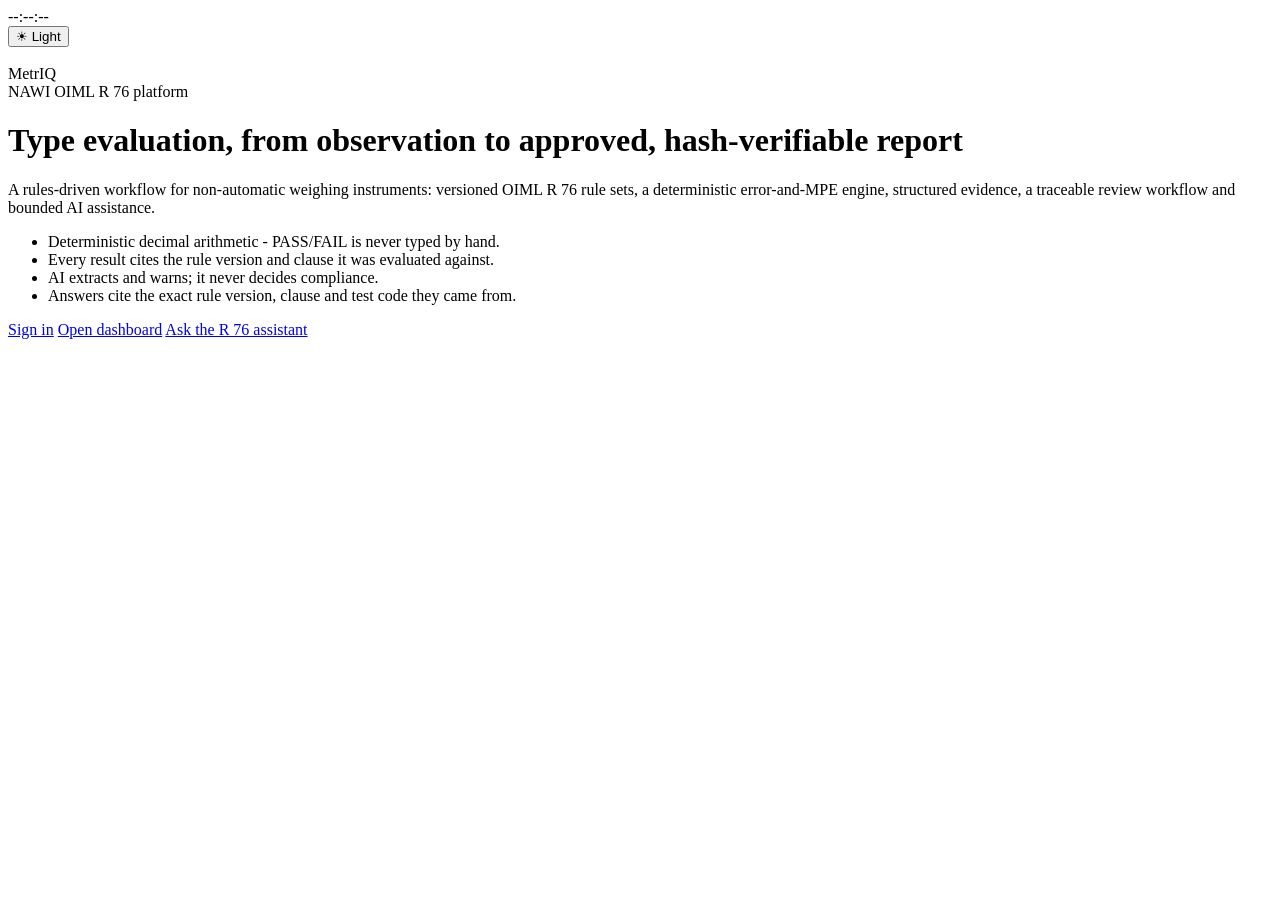
==== frontend/index.html @ 9d312ff0 "﻿Harden sessions: short access tokens, rotating refresh tokens, real logout Audit item 13.  Access t" ====
<!doctype html>
<html lang="en">
<head>
  <meta charset="utf-8" />
  <meta name="viewport" content="width=device-width, initial-scale=1" />
  <title>MetrIQ - OIML R 76 test report automation</title>
  <link rel="icon" href="/assets/logo.svg" />
  <link rel="stylesheet" href="/css/app.css" />
  <!-- Synchronous, so the theme is applied before the first paint; a file
       rather than an inline script so the CSP needs no inline exception. -->
  <script src="/js/theme-boot.js"></script>
</head>
<body class="auth-page">
  <div class="auth-toolbar">
    <div class="clock" data-clock role="group" aria-label="Current local date and time">
      <span class="clock-time" data-clock-time>--:--:--</span>
      <span class="clock-date" data-clock-date>&nbsp;</span>
    </div>
    <button class="btn-sm theme-toggle" id="theme-toggle" type="button" data-theme-toggle aria-pressed="false">
      <span class="theme-icon" data-theme-icon aria-hidden="true">☀</span>
      <span class="theme-toggle-label" data-theme-label>Light</span>
    </button>
  </div>

  <main class="card auth-card" id="landing">
    <div class="brand" style="margin-bottom:14px">
      <img src="/assets/logo.svg" alt="" />
      <div><div class="brand-name">MetrIQ</div>
        <div class="brand-sub">NAWI OIML R 76 platform</div></div>
    </div>
    <h1>Type evaluation, from observation to approved, hash-verifiable report</h1>
    <p class="muted">A rules-driven workflow for non-automatic weighing instruments:
      versioned OIML R 76 rule sets, a deterministic error-and-MPE engine, structured
      evidence, a traceable review workflow and bounded AI assistance.</p>
    <ul class="muted small">
      <li>Deterministic decimal arithmetic - PASS/FAIL is never typed by hand.</li>
      <li>Every result cites the rule version and clause it was evaluated against.</li>
      <li>AI extracts and warns; it never decides compliance.</li>
      <li>Answers cite the exact rule version, clause and test code they came from.</li>
    </ul>
    <div class="inline mt-4">
      <a class="btn btn-primary" href="/login.html" id="enter">Sign in</a>
      <a class="btn" href="/dashboard.html">Open dashboard</a>
      <a class="btn" href="/assistant.html">Ask the R 76 assistant</a>
    </div>
  </main>
  <script type="module" src="/js/home.js"></script>
</body>
</html>
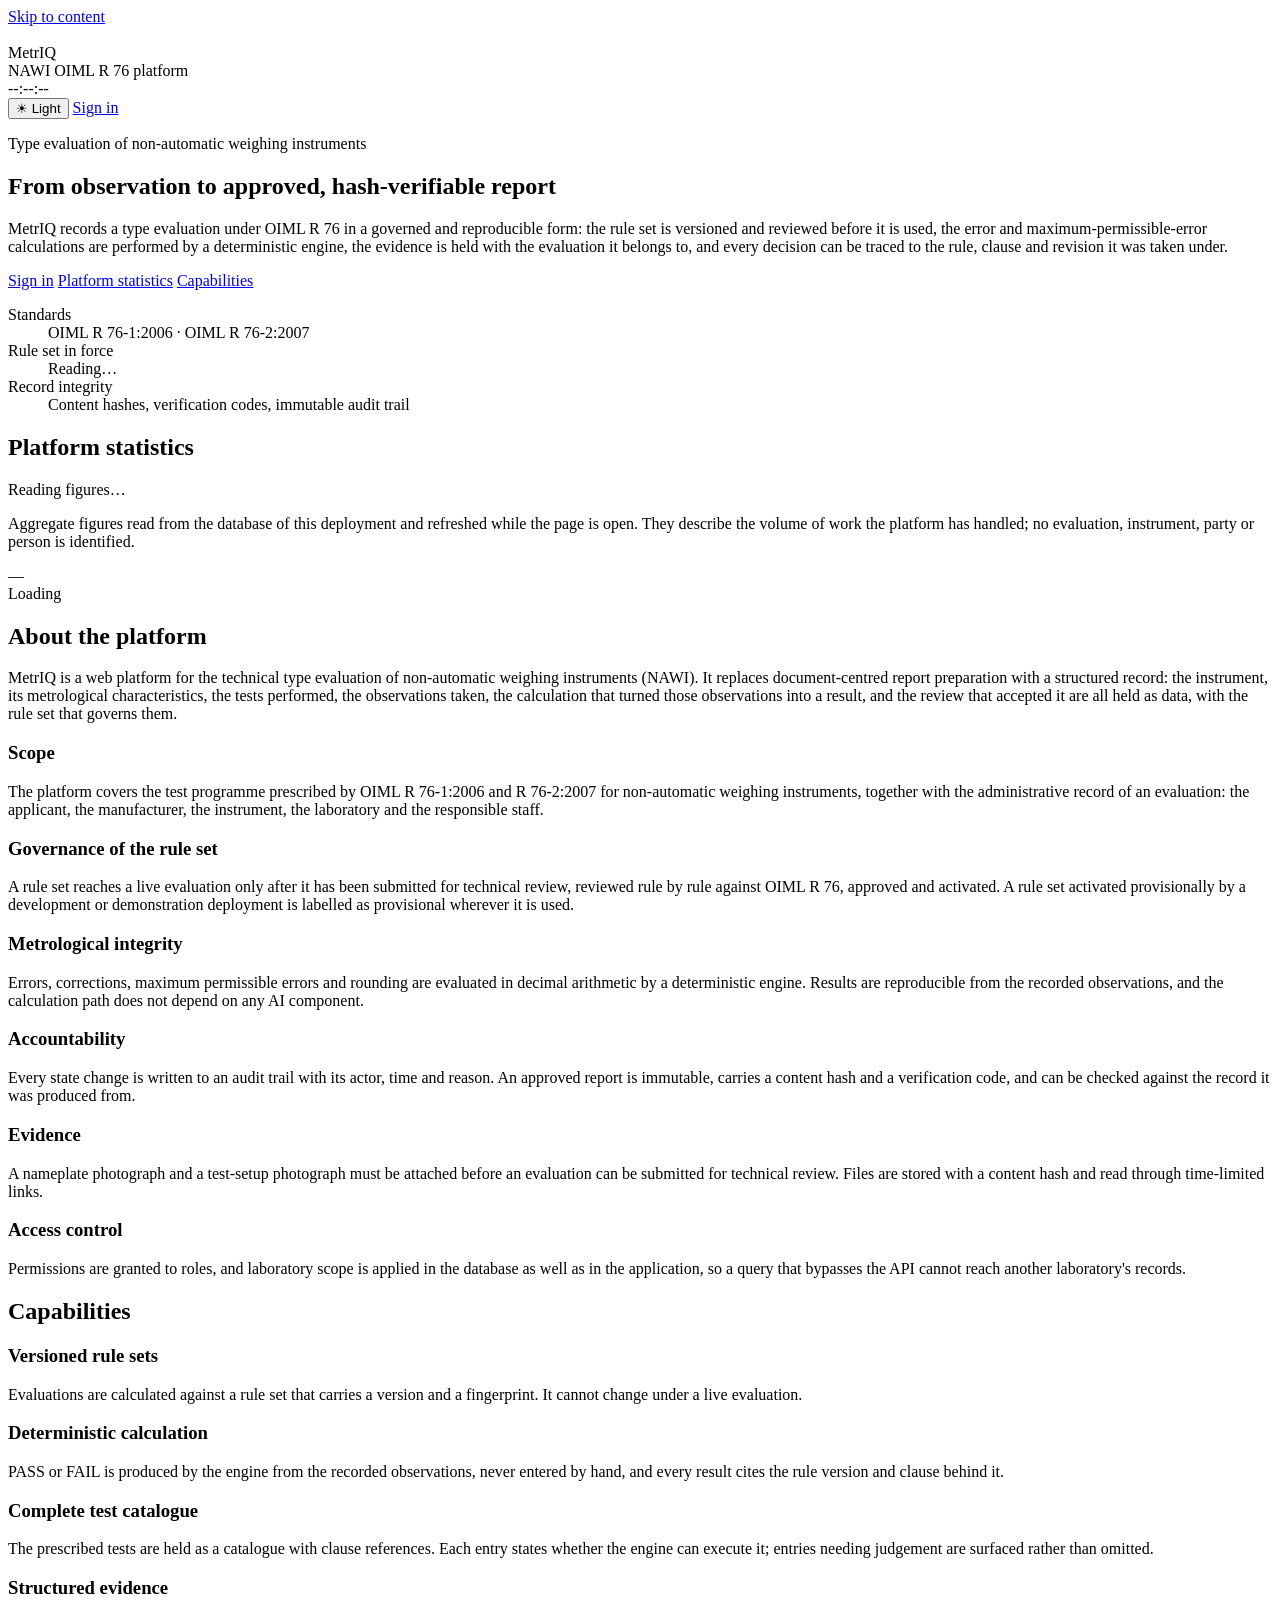
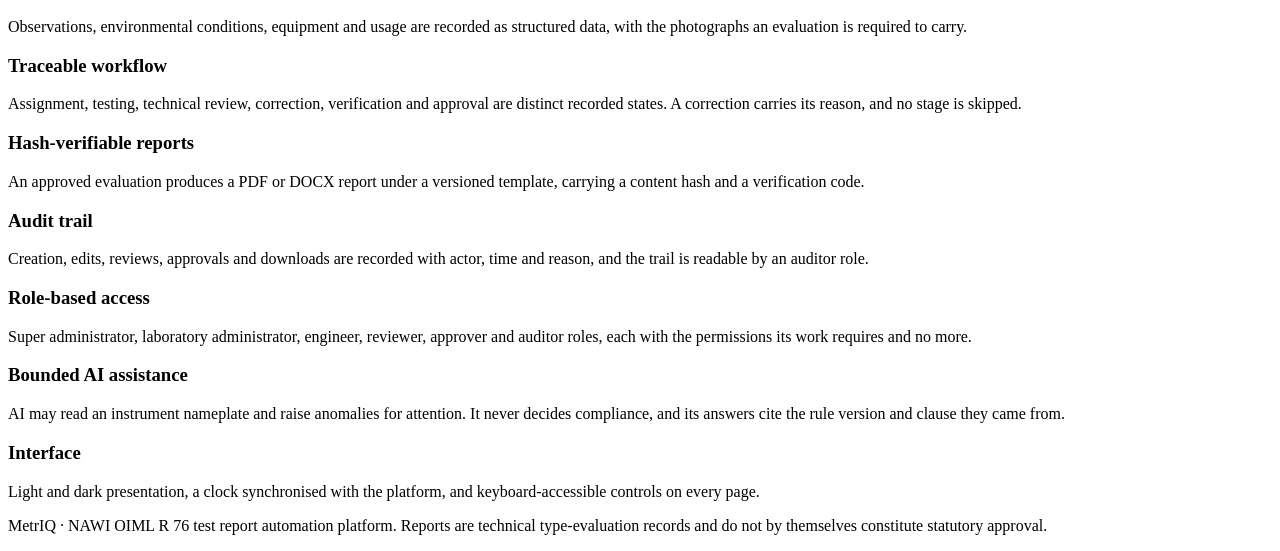
==== commit 6ed2a095: "Add a formal home page with live platform statistics The landing page was a single card. It now stat" ====
--- a/frontend/index.html
+++ b/frontend/index.html
@@ -1,49 +1,203 @@
 <!doctype html>
-<html lang="en">
+<html lang="en" data-theme="dark">
 <head>
   <meta charset="utf-8" />
   <meta name="viewport" content="width=device-width, initial-scale=1" />
-  <title>MetrIQ - OIML R 76 test report automation</title>
+  <title>MetrIQ | NAWI OIML R 76 type evaluation platform</title>
+  <meta name="description" content="MetrIQ is a rules-driven platform for the type evaluation of non-automatic weighing instruments under OIML R 76: versioned rule sets, a deterministic error-and-MPE engine, structured evidence and a traceable review workflow." />
   <link rel="icon" href="/assets/logo.svg" />
   <link rel="stylesheet" href="/css/app.css" />
   <!-- Synchronous, so the theme is applied before the first paint; a file
        rather than an inline script so the CSP needs no inline exception. -->
   <script src="/js/theme-boot.js"></script>
 </head>
-<body class="auth-page">
-  <div class="auth-toolbar">
-    <div class="clock" data-clock role="group" aria-label="Current local date and time">
-      <span class="clock-time" data-clock-time>--:--:--</span>
-      <span class="clock-date" data-clock-date>&nbsp;</span>
+<body class="home-page">
+  <a class="skip-link" href="#main">Skip to content</a>
+
+  <header class="home-bar">
+    <div class="brand">
+      <img src="/assets/logo.svg" alt="" />
+      <div>
+        <div class="brand-name">MetrIQ</div>
+        <div class="brand-sub">NAWI OIML R 76 platform</div>
+      </div>
     </div>
-    <button class="btn-sm theme-toggle" id="theme-toggle" type="button" data-theme-toggle aria-pressed="false">
-      <span class="theme-icon" data-theme-icon aria-hidden="true">☀</span>
-      <span class="theme-toggle-label" data-theme-label>Light</span>
-    </button>
-  </div>
-
-  <main class="card auth-card" id="landing">
-    <div class="brand" style="margin-bottom:14px">
-      <img src="/assets/logo.svg" alt="" />
-      <div><div class="brand-name">MetrIQ</div>
-        <div class="brand-sub">NAWI OIML R 76 platform</div></div>
+    <div class="inline home-tools">
+      <div class="clock" data-clock role="group" aria-label="Current local date and time">
+        <span class="clock-time" data-clock-time>--:--:--</span>
+        <span class="clock-date" data-clock-date>&nbsp;</span>
+      </div>
+      <button class="btn-sm theme-toggle" id="theme-toggle" type="button" data-theme-toggle aria-pressed="false">
+        <span class="theme-icon" data-theme-icon aria-hidden="true">&#9728;</span>
+        <span class="theme-toggle-label" data-theme-label>Light</span>
+      </button>
+      <a class="btn btn-primary" href="/login.html" id="enter">Sign in</a>
     </div>
-    <h1>Type evaluation, from observation to approved, hash-verifiable report</h1>
-    <p class="muted">A rules-driven workflow for non-automatic weighing instruments:
-      versioned OIML R 76 rule sets, a deterministic error-and-MPE engine, structured
-      evidence, a traceable review workflow and bounded AI assistance.</p>
-    <ul class="muted small">
-      <li>Deterministic decimal arithmetic - PASS/FAIL is never typed by hand.</li>
-      <li>Every result cites the rule version and clause it was evaluated against.</li>
-      <li>AI extracts and warns; it never decides compliance.</li>
-      <li>Answers cite the exact rule version, clause and test code they came from.</li>
-    </ul>
-    <div class="inline mt-4">
-      <a class="btn btn-primary" href="/login.html" id="enter">Sign in</a>
-      <a class="btn" href="/dashboard.html">Open dashboard</a>
-      <a class="btn" href="/assistant.html">Ask the R 76 assistant</a>
-    </div>
+  </header>
+
+  <main class="home-main" id="main">
+    <section class="card hero">
+      <p class="eyebrow">Type evaluation of non-automatic weighing instruments</p>
+      <h1>From observation to approved, hash-verifiable report</h1>
+      <p class="lede">MetrIQ records a type evaluation under OIML R 76 in a governed and
+        reproducible form: the rule set is versioned and reviewed before it is used, the error
+        and maximum-permissible-error calculations are performed by a deterministic engine,
+        the evidence is held with the evaluation it belongs to, and every decision can be
+        traced to the rule, clause and revision it was taken under.</p>
+      <div class="inline home-cta">
+        <a class="btn btn-primary" href="/login.html">Sign in</a>
+        <a class="btn" href="#statistics">Platform statistics</a>
+        <a class="btn" href="#features">Capabilities</a>
+      </div>
+      <dl class="hero-facts">
+        <div>
+          <dt>Standards</dt>
+          <dd>OIML R 76-1:2006 &middot; OIML R 76-2:2007</dd>
+        </div>
+        <div>
+          <dt>Rule set in force</dt>
+          <dd data-hero-ruleset>Reading&hellip;</dd>
+        </div>
+        <div>
+          <dt>Record integrity</dt>
+          <dd>Content hashes, verification codes, immutable audit trail</dd>
+        </div>
+      </dl>
+    </section>
+
+    <section class="card" id="statistics">
+      <div class="card-title">
+        <h2>Platform statistics</h2>
+        <span class="live-badge" data-stats-status data-state="loading" role="status">Reading figures&hellip;</span>
+      </div>
+      <p class="muted small">Aggregate figures read from the database of this deployment and
+        refreshed while the page is open. They describe the volume of work the platform has
+        handled; no evaluation, instrument, party or person is identified.</p>
+      <div class="stat-grid" data-statistics>
+        <div class="stat"><div class="stat-value">&mdash;</div><div class="stat-label">Loading</div></div>
+      </div>
+      <dl class="stat-strip" data-statistics-detail></dl>
+      <p class="faint small mt-3" data-stats-note></p>
+    </section>
+
+    <section class="card" id="about">
+      <h2>About the platform</h2>
+      <p class="muted">MetrIQ is a web platform for the technical type evaluation of
+        non-automatic weighing instruments (NAWI). It replaces document-centred report
+        preparation with a structured record: the instrument, its metrological
+        characteristics, the tests performed, the observations taken, the calculation that
+        turned those observations into a result, and the review that accepted it are all
+        held as data, with the rule set that governs them.</p>
+      <div class="grid cols-2 mt-3">
+        <article class="panel">
+          <h3>Scope</h3>
+          <p>The platform covers the test programme prescribed by OIML R 76-1:2006 and
+            R 76-2:2007 for non-automatic weighing instruments, together with the
+            administrative record of an evaluation: the applicant, the manufacturer, the
+            instrument, the laboratory and the responsible staff.</p>
+        </article>
+        <article class="panel">
+          <h3>Governance of the rule set</h3>
+          <p>A rule set reaches a live evaluation only after it has been submitted for
+            technical review, reviewed rule by rule against OIML R 76, approved and
+            activated. A rule set activated provisionally by a development or demonstration
+            deployment is labelled as provisional wherever it is used.</p>
+        </article>
+        <article class="panel">
+          <h3>Metrological integrity</h3>
+          <p>Errors, corrections, maximum permissible errors and rounding are evaluated in
+            decimal arithmetic by a deterministic engine. Results are reproducible from the
+            recorded observations, and the calculation path does not depend on any AI
+            component.</p>
+        </article>
+        <article class="panel">
+          <h3>Accountability</h3>
+          <p>Every state change is written to an audit trail with its actor, time and
+            reason. An approved report is immutable, carries a content hash and a
+            verification code, and can be checked against the record it was produced
+            from.</p>
+        </article>
+        <article class="panel">
+          <h3>Evidence</h3>
+          <p>A nameplate photograph and a test-setup photograph must be attached before an
+            evaluation can be submitted for technical review. Files are stored with a
+            content hash and read through time-limited links.</p>
+        </article>
+        <article class="panel">
+          <h3>Access control</h3>
+          <p>Permissions are granted to roles, and laboratory scope is applied in the
+            database as well as in the application, so a query that bypasses the API cannot
+            reach another laboratory's records.</p>
+        </article>
+      </div>
+    </section>
+
+    <section class="card" id="features">
+      <h2>Capabilities</h2>
+      <div class="feature-grid mt-3">
+        <article class="feature">
+          <h3>Versioned rule sets</h3>
+          <p>Evaluations are calculated against a rule set that carries a version and a
+            fingerprint. It cannot change under a live evaluation.</p>
+        </article>
+        <article class="feature">
+          <h3>Deterministic calculation</h3>
+          <p>PASS or FAIL is produced by the engine from the recorded observations, never
+            entered by hand, and every result cites the rule version and clause behind it.</p>
+        </article>
+        <article class="feature">
+          <h3>Complete test catalogue</h3>
+          <p>The prescribed tests are held as a catalogue with clause references. Each entry
+            states whether the engine can execute it; entries needing judgement are
+            surfaced rather than omitted.</p>
+        </article>
+        <article class="feature">
+          <h3>Structured evidence</h3>
+          <p>Observations, environmental conditions, equipment and usage are recorded as
+            structured data, with the photographs an evaluation is required to carry.</p>
+        </article>
+        <article class="feature">
+          <h3>Traceable workflow</h3>
+          <p>Assignment, testing, technical review, correction, verification and approval
+            are distinct recorded states. A correction carries its reason, and no stage is
+            skipped.</p>
+        </article>
+        <article class="feature">
+          <h3>Hash-verifiable reports</h3>
+          <p>An approved evaluation produces a PDF or DOCX report under a versioned
+            template, carrying a content hash and a verification code.</p>
+        </article>
+        <article class="feature">
+          <h3>Audit trail</h3>
+          <p>Creation, edits, reviews, approvals and downloads are recorded with actor,
+            time and reason, and the trail is readable by an auditor role.</p>
+        </article>
+        <article class="feature">
+          <h3>Role-based access</h3>
+          <p>Super administrator, laboratory administrator, engineer, reviewer, approver and
+            auditor roles, each with the permissions its work requires and no more.</p>
+        </article>
+        <article class="feature">
+          <h3>Bounded AI assistance</h3>
+          <p>AI may read an instrument nameplate and raise anomalies for attention. It never
+            decides compliance, and its answers cite the rule version and clause they came
+            from.</p>
+        </article>
+        <article class="feature">
+          <h3>Interface</h3>
+          <p>Light and dark presentation, a clock synchronised with the platform, and
+            keyboard-accessible controls on every page.</p>
+        </article>
+      </div>
+    </section>
   </main>
+
+  <footer class="home-foot">
+    <p class="faint small">MetrIQ &middot; NAWI OIML R 76 test report automation platform.
+      Reports are technical type-evaluation records and do not by themselves constitute
+      statutory approval.</p>
+  </footer>
+
   <script type="module" src="/js/home.js"></script>
 </body>
 </html>
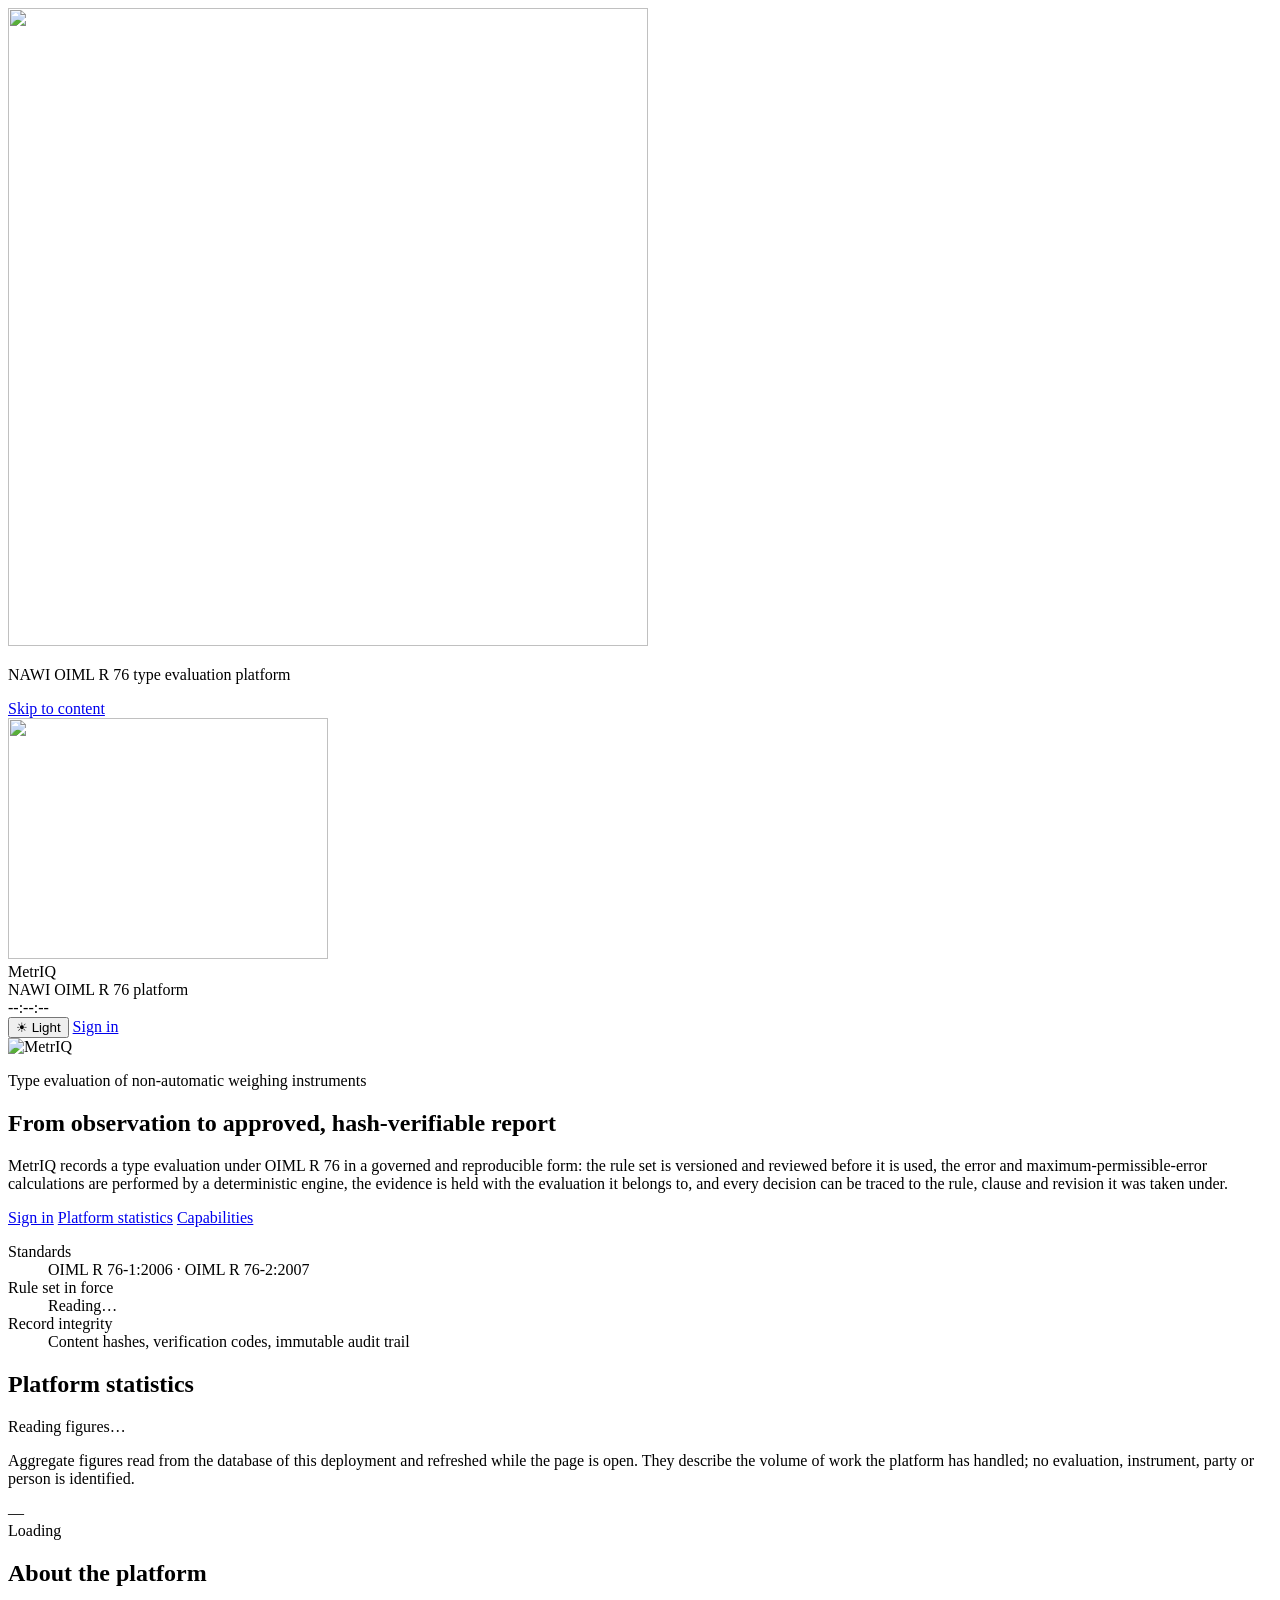
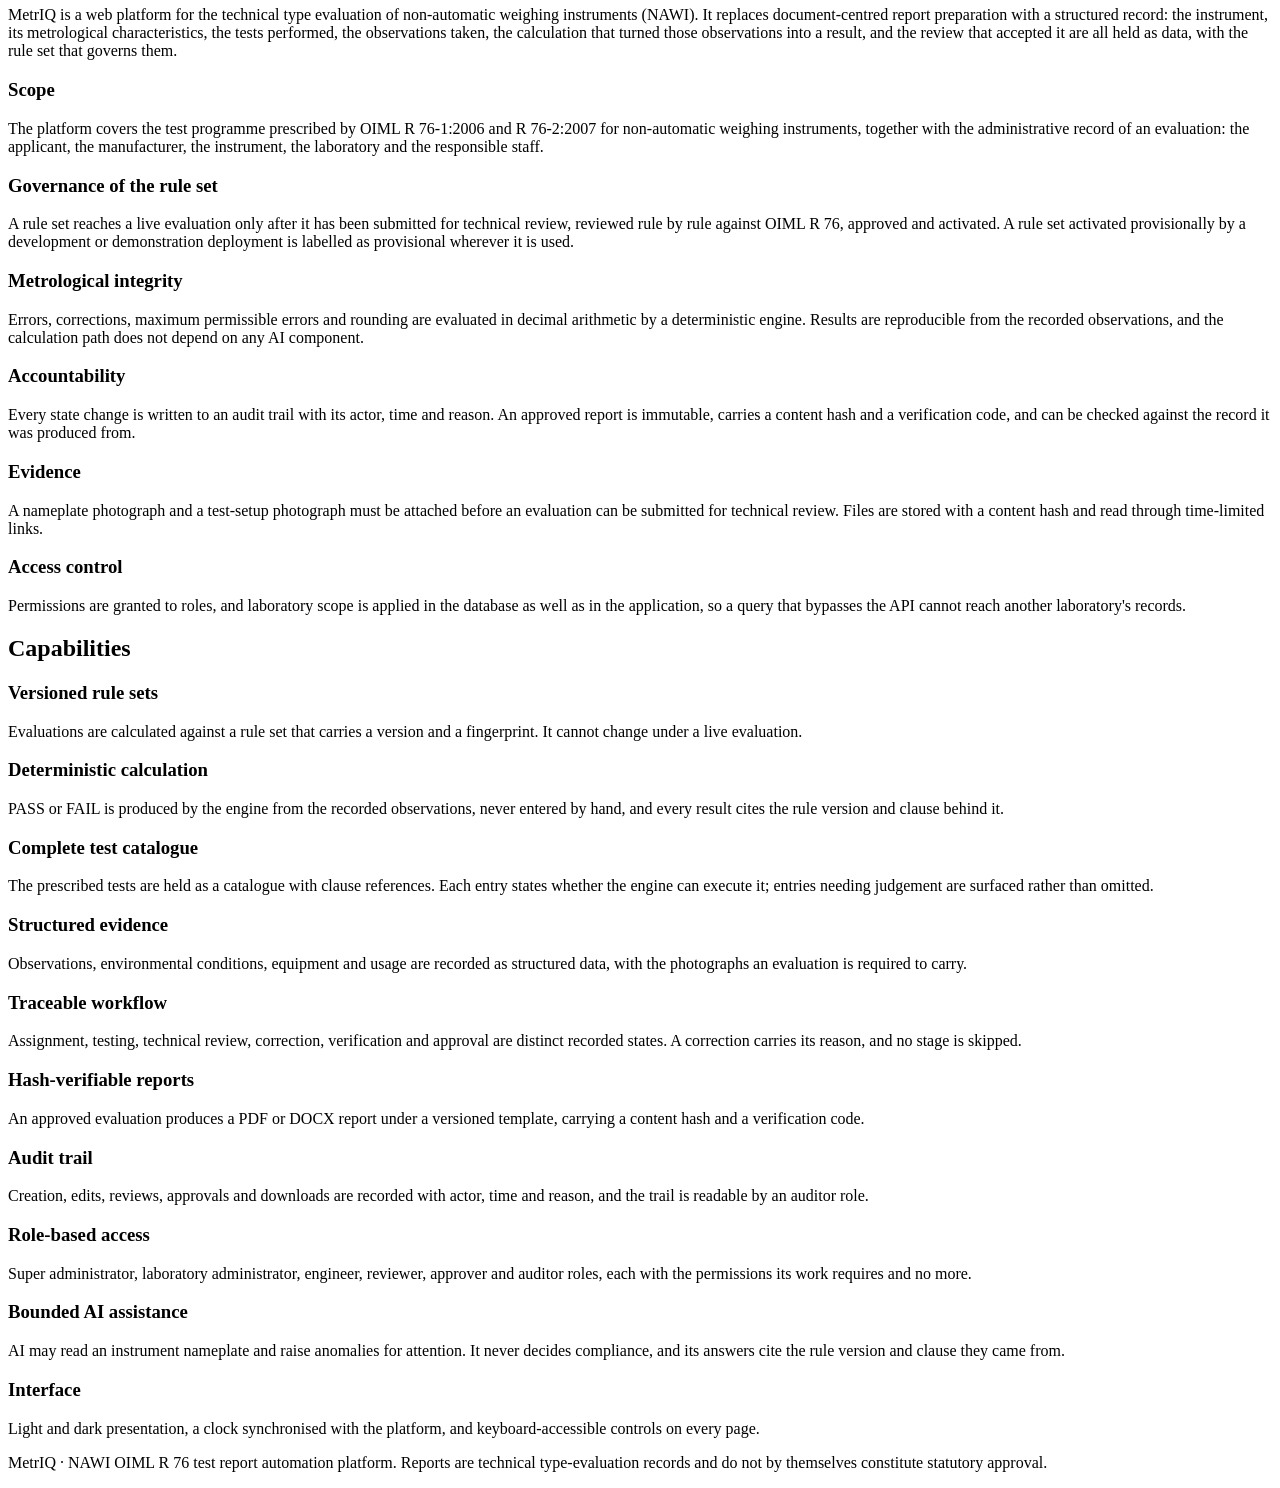
==== commit 13e2e746: "Ship the official mark and open the home page with a startup animation The mark in the interface was" ====
--- a/frontend/index.html
+++ b/frontend/index.html
@@ -5,18 +5,31 @@
   <meta name="viewport" content="width=device-width, initial-scale=1" />
   <title>MetrIQ | NAWI OIML R 76 type evaluation platform</title>
   <meta name="description" content="MetrIQ is a rules-driven platform for the type evaluation of non-automatic weighing instruments under OIML R 76: versioned rule sets, a deterministic error-and-MPE engine, structured evidence and a traceable review workflow." />
-  <link rel="icon" href="/assets/logo.svg" />
+  <link rel="icon" href="/assets/favicon.ico" />
+  <link rel="apple-touch-icon" href="/assets/apple-touch-icon.png" />
   <link rel="stylesheet" href="/css/app.css" />
   <!-- Synchronous, so the theme is applied before the first paint; a file
        rather than an inline script so the CSP needs no inline exception. -->
   <script src="/js/theme-boot.js"></script>
+  <!-- The startup animation plays once per session. This decides before
+       the first paint, so a repeat visit never sees it flash. -->
+  <script src="/js/splash-boot.js"></script>
 </head>
 <body class="home-page">
+  <!-- The startup animation. It is an overlay only: the stylesheet fades it
+       out and clears it from hit-testing on its own, so it cannot leave the
+       page covered, whatever happens to the scripts. -->
+  <div class="splash" data-splash aria-hidden="true">
+    <img class="splash-logo" src="/assets/logo.png" alt="" width="640" height="638" />
+    <div class="splash-track"><span class="splash-fill"></span></div>
+    <p class="splash-tagline">NAWI OIML R 76 type evaluation platform</p>
+  </div>
+
   <a class="skip-link" href="#main">Skip to content</a>
 
   <header class="home-bar">
     <div class="brand">
-      <img src="/assets/logo.svg" alt="" />
+      <img src="/assets/logo-emblem.png" alt="" width="320" height="241" />
       <div>
         <div class="brand-name">MetrIQ</div>
         <div class="brand-sub">NAWI OIML R 76 platform</div>
@@ -37,6 +50,7 @@
 
   <main class="home-main" id="main">
     <section class="card hero">
+      <img class="hero-logo" src="/assets/logo.png" alt="MetrIQ" width="640" height="638" />
       <p class="eyebrow">Type evaluation of non-automatic weighing instruments</p>
       <h1>From observation to approved, hash-verifiable report</h1>
       <p class="lede">MetrIQ records a type evaluation under OIML R 76 in a governed and
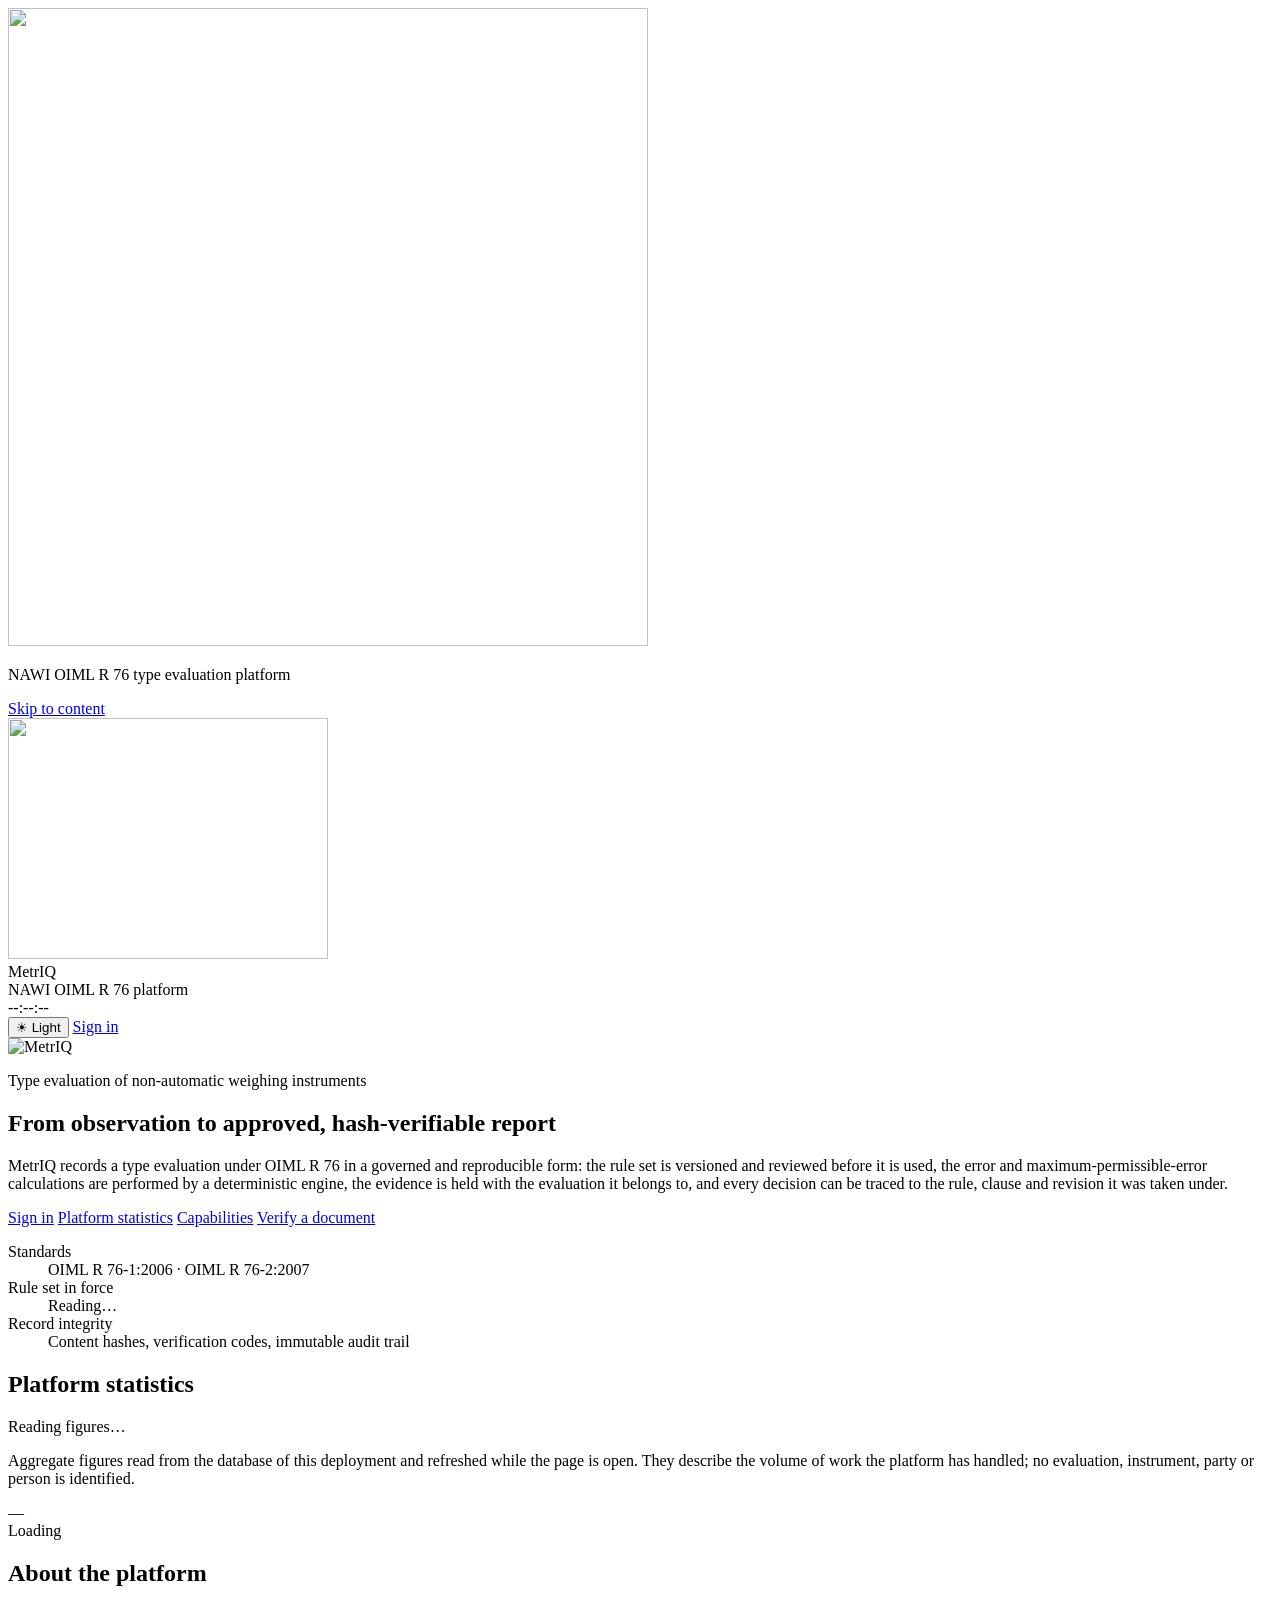
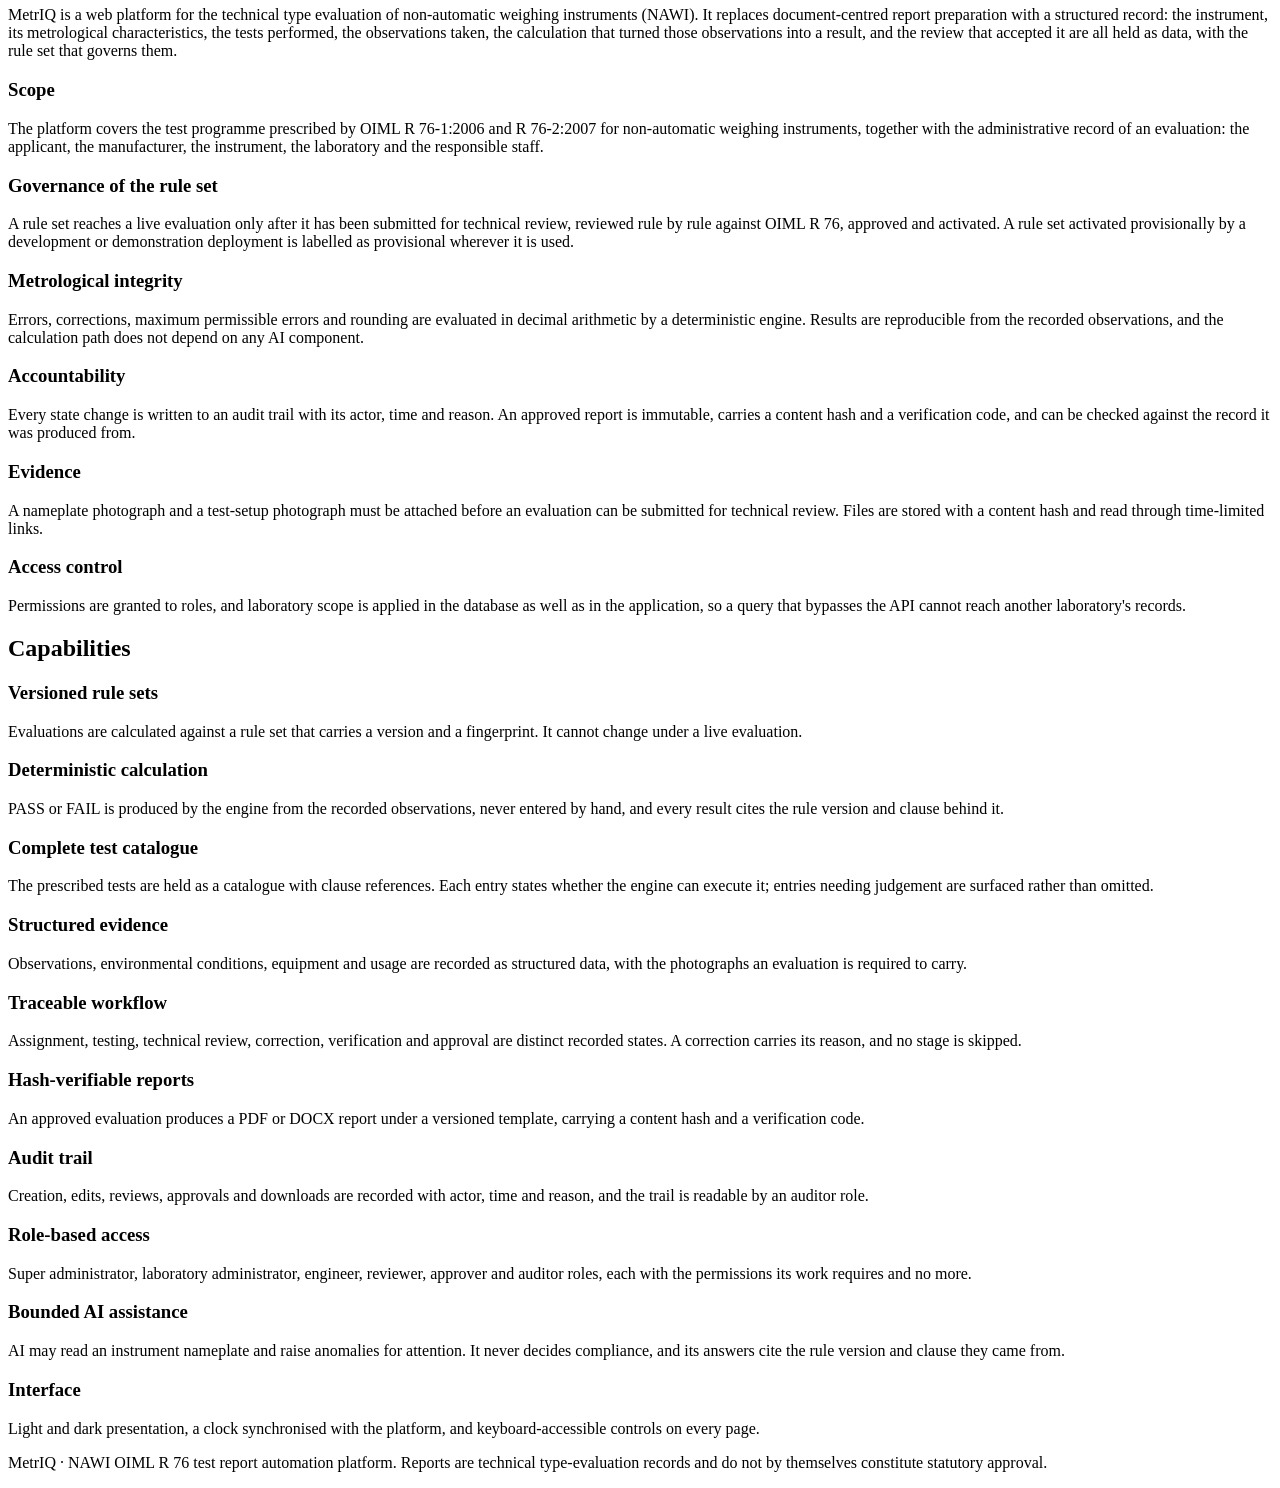
==== commit b74e4361: "Let a printed report be checked, and make its sections the template's Audit items 10 and 14: the rep" ====
--- a/frontend/index.html
+++ b/frontend/index.html
@@ -62,6 +62,7 @@
         <a class="btn btn-primary" href="/login.html">Sign in</a>
         <a class="btn" href="#statistics">Platform statistics</a>
         <a class="btn" href="#features">Capabilities</a>
+        <a class="btn" href="/verification.html">Verify a document</a>
       </div>
       <dl class="hero-facts">
         <div>
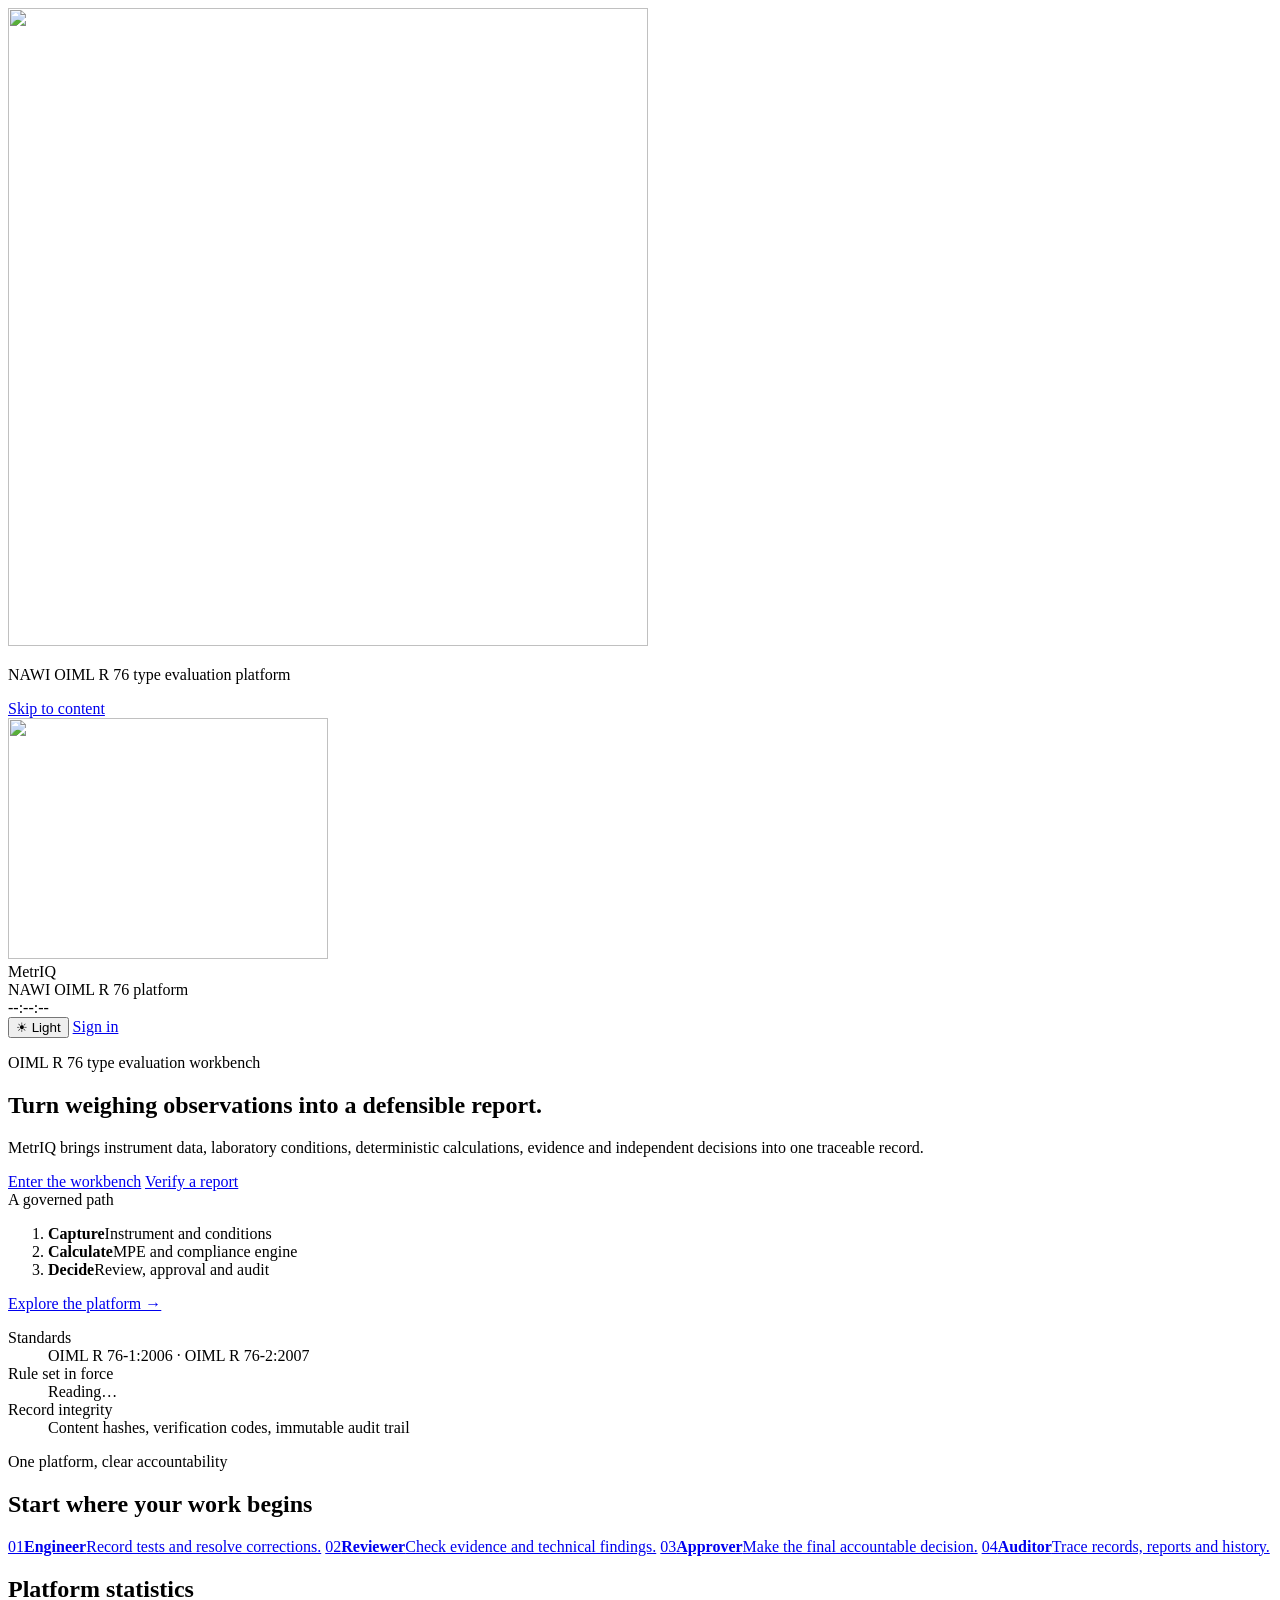
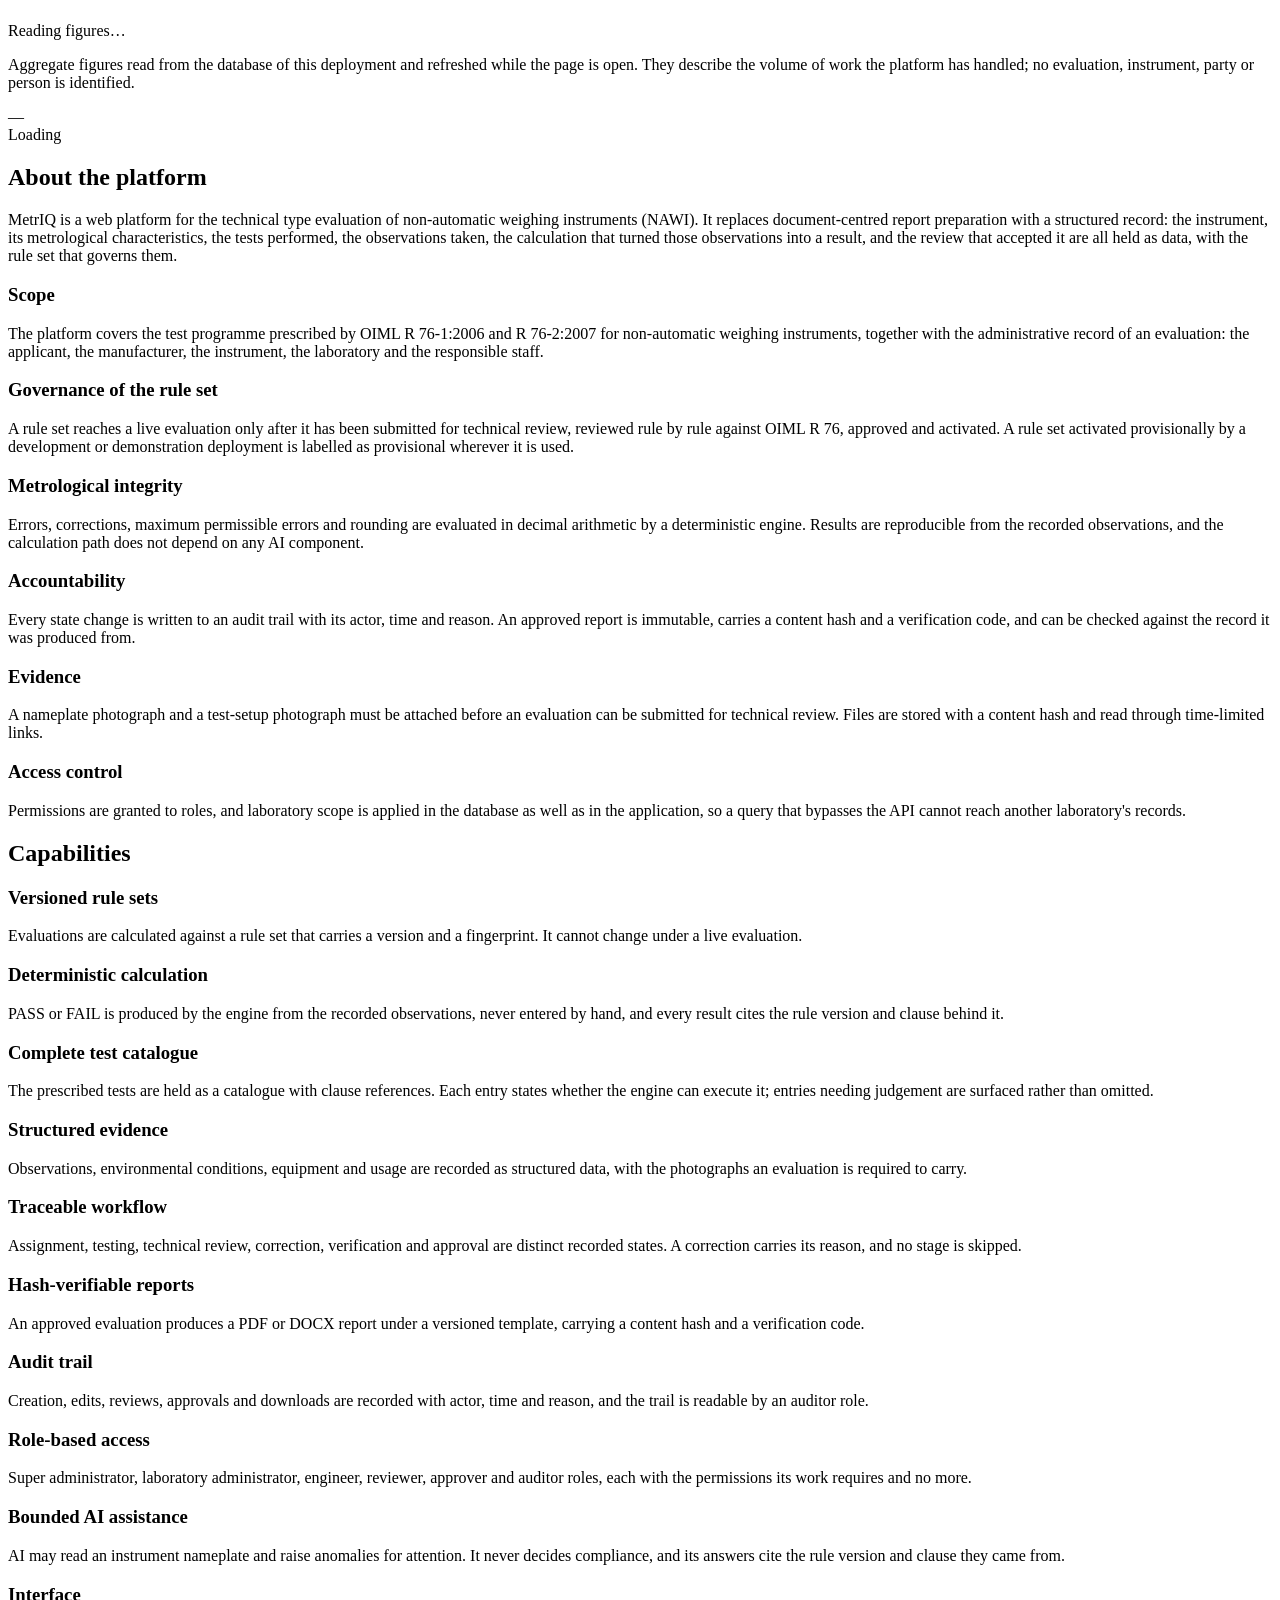
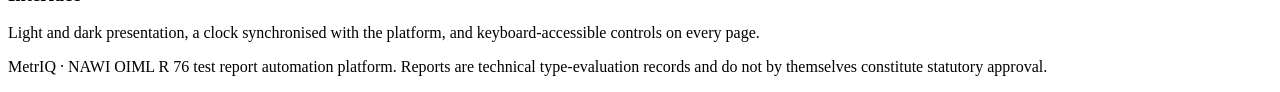
==== commit cc9944a3: "Add role-specific dashboards and refresh homepage" ====
--- a/frontend/index.html
+++ b/frontend/index.html
@@ -49,20 +49,25 @@
   </header>
 
   <main class="home-main" id="main">
-    <section class="card hero">
-      <img class="hero-logo" src="/assets/logo.png" alt="MetrIQ" width="640" height="638" />
-      <p class="eyebrow">Type evaluation of non-automatic weighing instruments</p>
-      <h1>From observation to approved, hash-verifiable report</h1>
-      <p class="lede">MetrIQ records a type evaluation under OIML R 76 in a governed and
-        reproducible form: the rule set is versioned and reviewed before it is used, the error
-        and maximum-permissible-error calculations are performed by a deterministic engine,
-        the evidence is held with the evaluation it belongs to, and every decision can be
-        traced to the rule, clause and revision it was taken under.</p>
-      <div class="inline home-cta">
-        <a class="btn btn-primary" href="/login.html">Sign in</a>
-        <a class="btn" href="#statistics">Platform statistics</a>
-        <a class="btn" href="#features">Capabilities</a>
-        <a class="btn" href="/verification.html">Verify a document</a>
+    <section class="card hero hero-workbench">
+      <div class="hero-copy">
+        <p class="eyebrow">OIML R 76 type evaluation workbench</p>
+        <h1>Turn weighing observations into a defensible report.</h1>
+        <p class="lede">MetrIQ brings instrument data, laboratory conditions, deterministic calculations,
+          evidence and independent decisions into one traceable record.</p>
+        <div class="inline home-cta">
+          <a class="btn btn-primary" href="/login.html">Enter the workbench</a>
+          <a class="btn" href="/verification.html">Verify a report</a>
+        </div>
+      </div>
+      <div class="hero-flow" aria-label="Evaluation workflow">
+        <div class="flow-label">A governed path</div>
+        <ol>
+          <li><strong>Capture</strong><span>Instrument and conditions</span></li>
+          <li><strong>Calculate</strong><span>MPE and compliance engine</span></li>
+          <li><strong>Decide</strong><span>Review, approval and audit</span></li>
+        </ol>
+        <a class="text-link" href="#features">Explore the platform &rarr;</a>
       </div>
       <dl class="hero-facts">
         <div>
@@ -78,6 +83,16 @@
           <dd>Content hashes, verification codes, immutable audit trail</dd>
         </div>
       </dl>
+    </section>
+
+    <section class="home-roles" aria-labelledby="roles-title">
+      <div class="section-heading"><p class="eyebrow">One platform, clear accountability</p><h2 id="roles-title">Start where your work begins</h2></div>
+      <div class="role-grid">
+        <a class="role-tile" href="/login.html"><span class="role-number">01</span><strong>Engineer</strong><span>Record tests and resolve corrections.</span></a>
+        <a class="role-tile" href="/login.html"><span class="role-number">02</span><strong>Reviewer</strong><span>Check evidence and technical findings.</span></a>
+        <a class="role-tile" href="/login.html"><span class="role-number">03</span><strong>Approver</strong><span>Make the final accountable decision.</span></a>
+        <a class="role-tile" href="/login.html"><span class="role-number">04</span><strong>Auditor</strong><span>Trace records, reports and history.</span></a>
+      </div>
     </section>
 
     <section class="card" id="statistics">
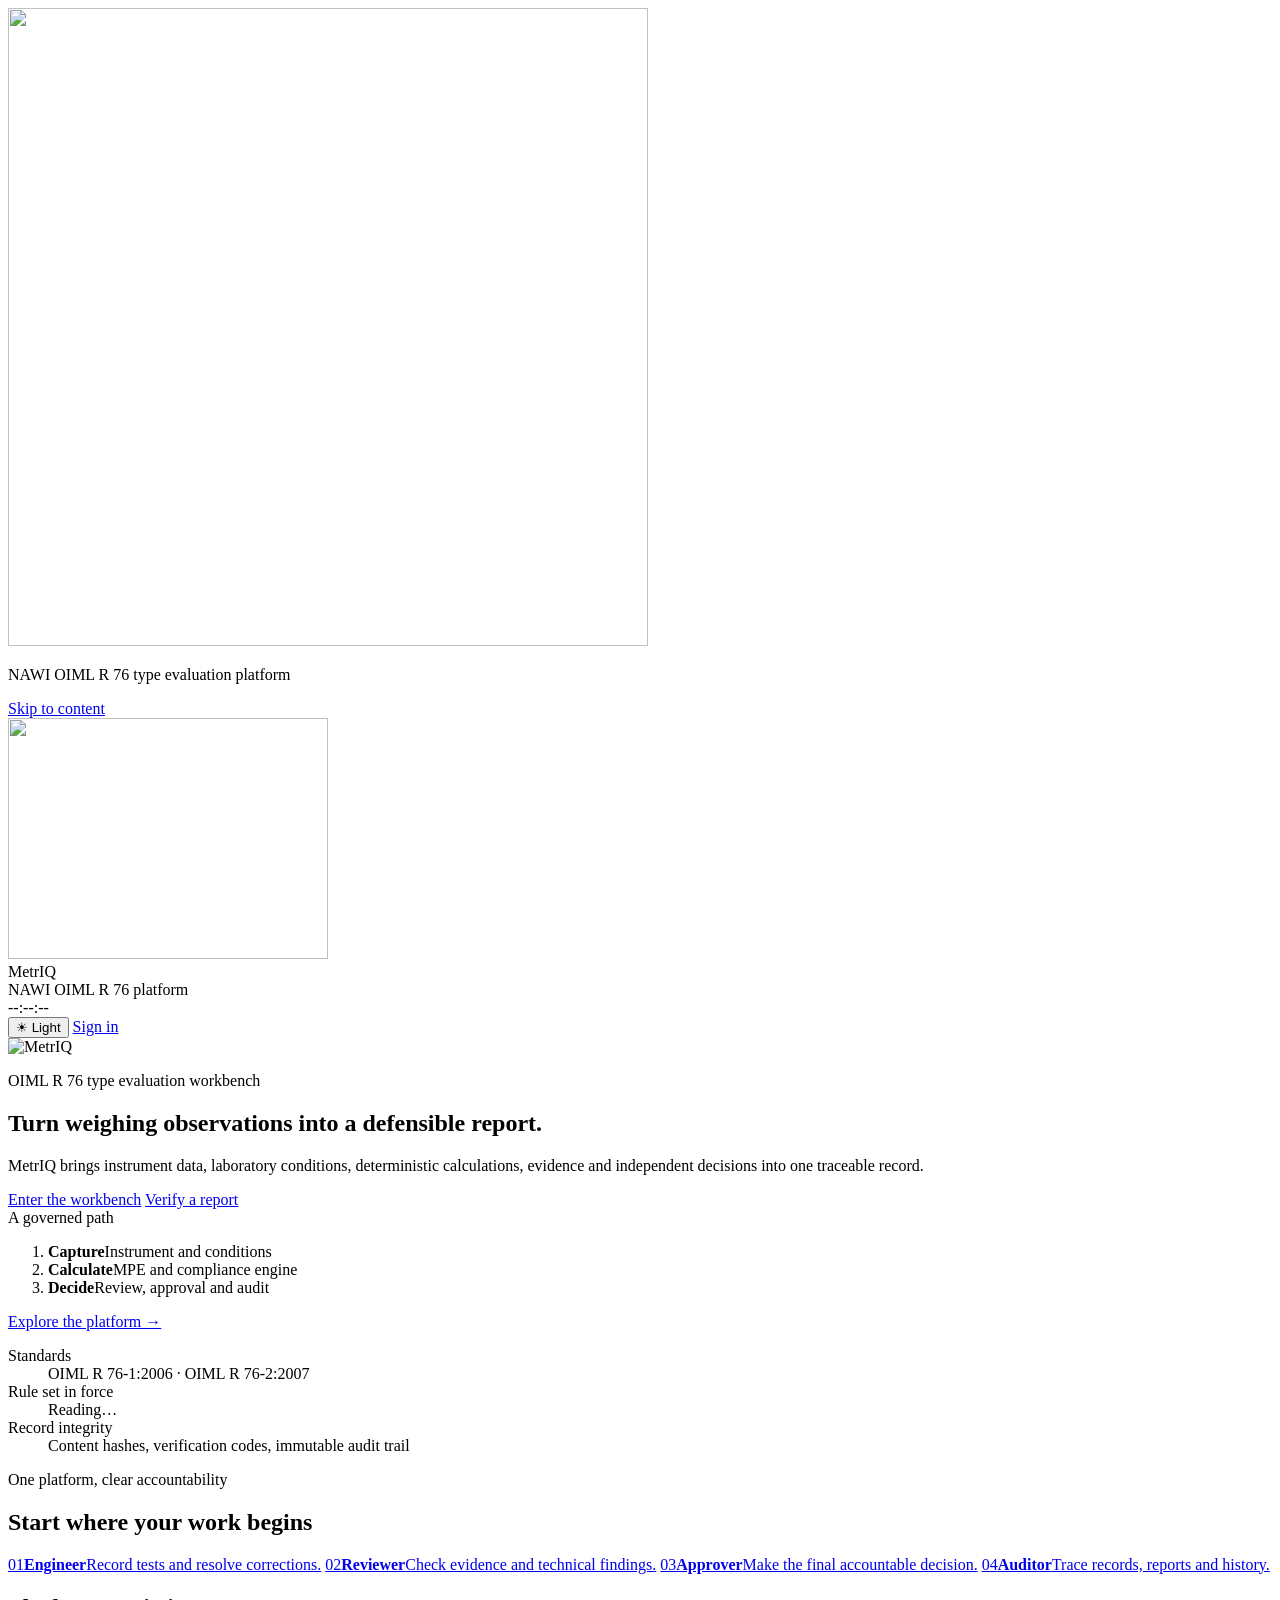
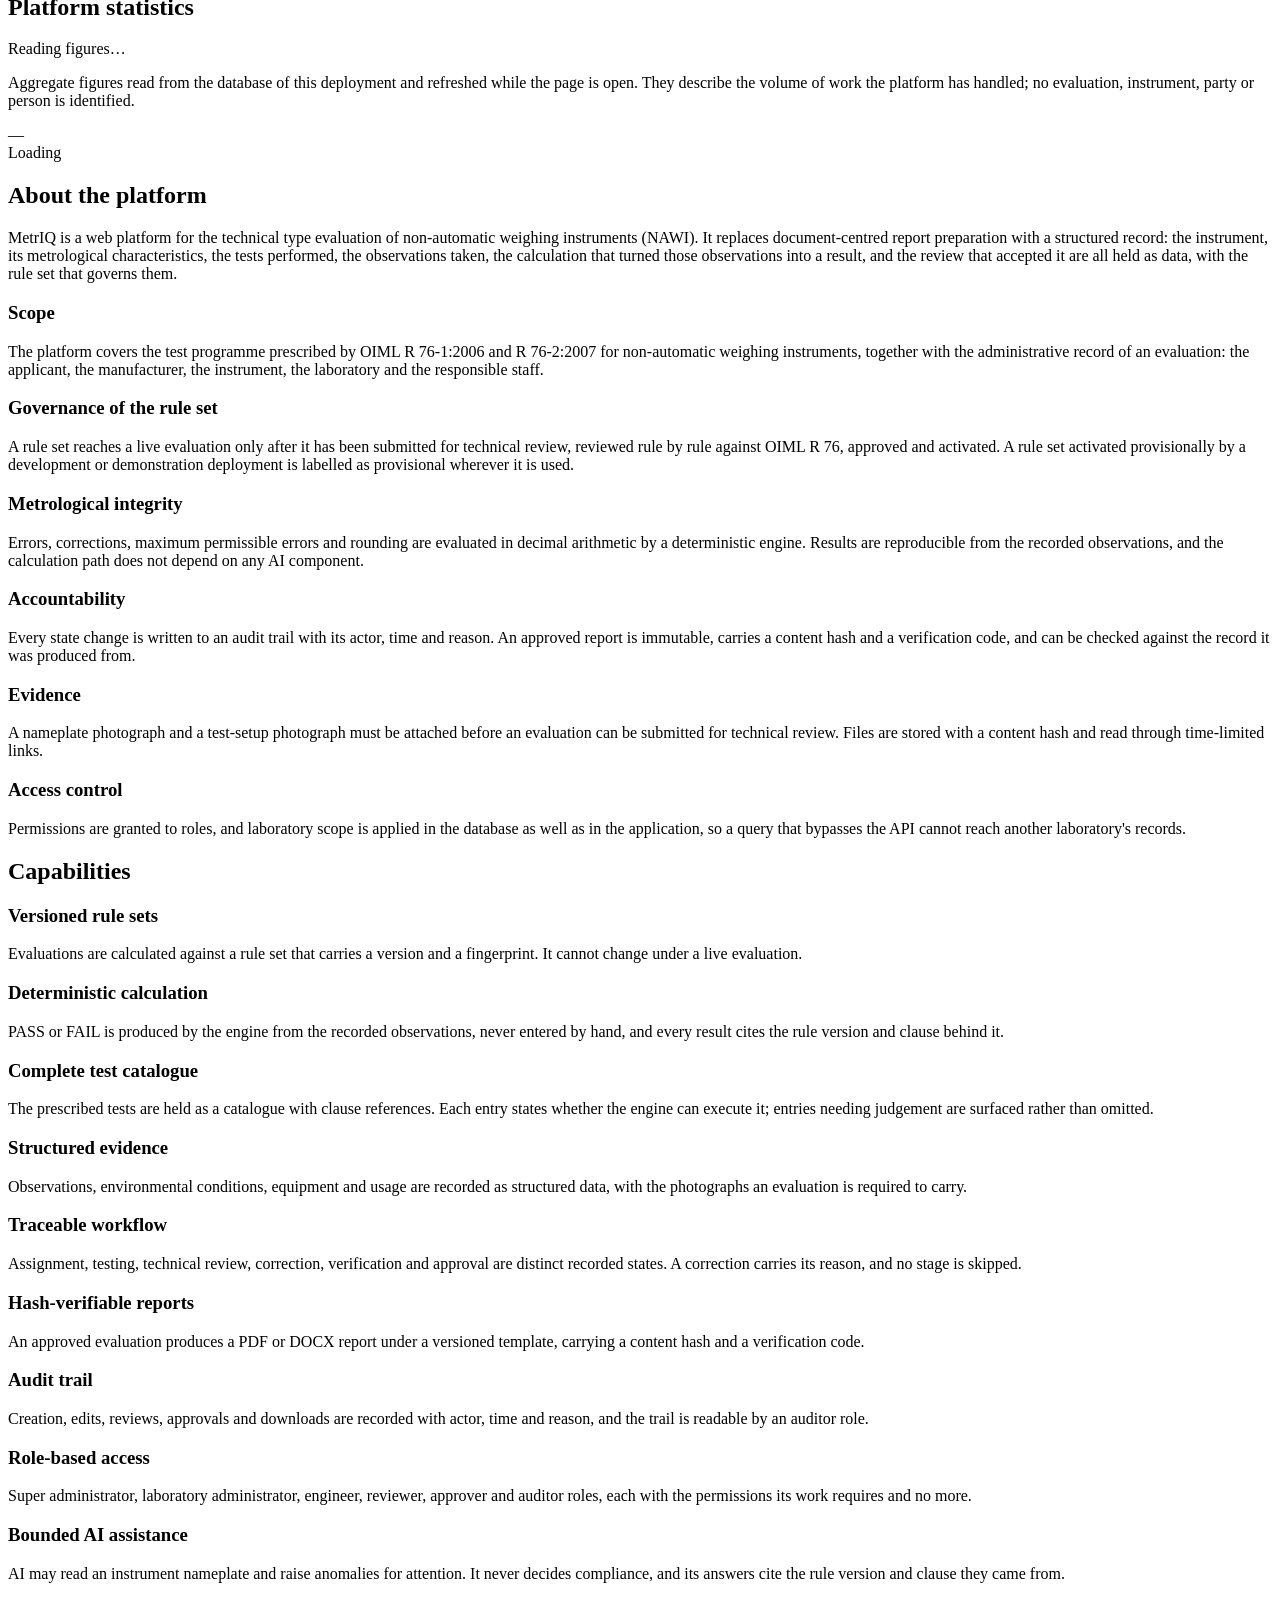
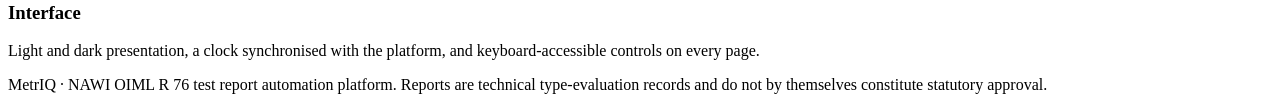
==== commit 3fdb2d05: "Fix CI migrations and runner deprecations" ====
--- a/frontend/index.html
+++ b/frontend/index.html
@@ -51,6 +51,7 @@
   <main class="home-main" id="main">
     <section class="card hero hero-workbench">
       <div class="hero-copy">
+        <img class="hero-logo" src="/assets/logo.png" alt="MetrIQ" width="640" height="638" />
         <p class="eyebrow">OIML R 76 type evaluation workbench</p>
         <h1>Turn weighing observations into a defensible report.</h1>
         <p class="lede">MetrIQ brings instrument data, laboratory conditions, deterministic calculations,
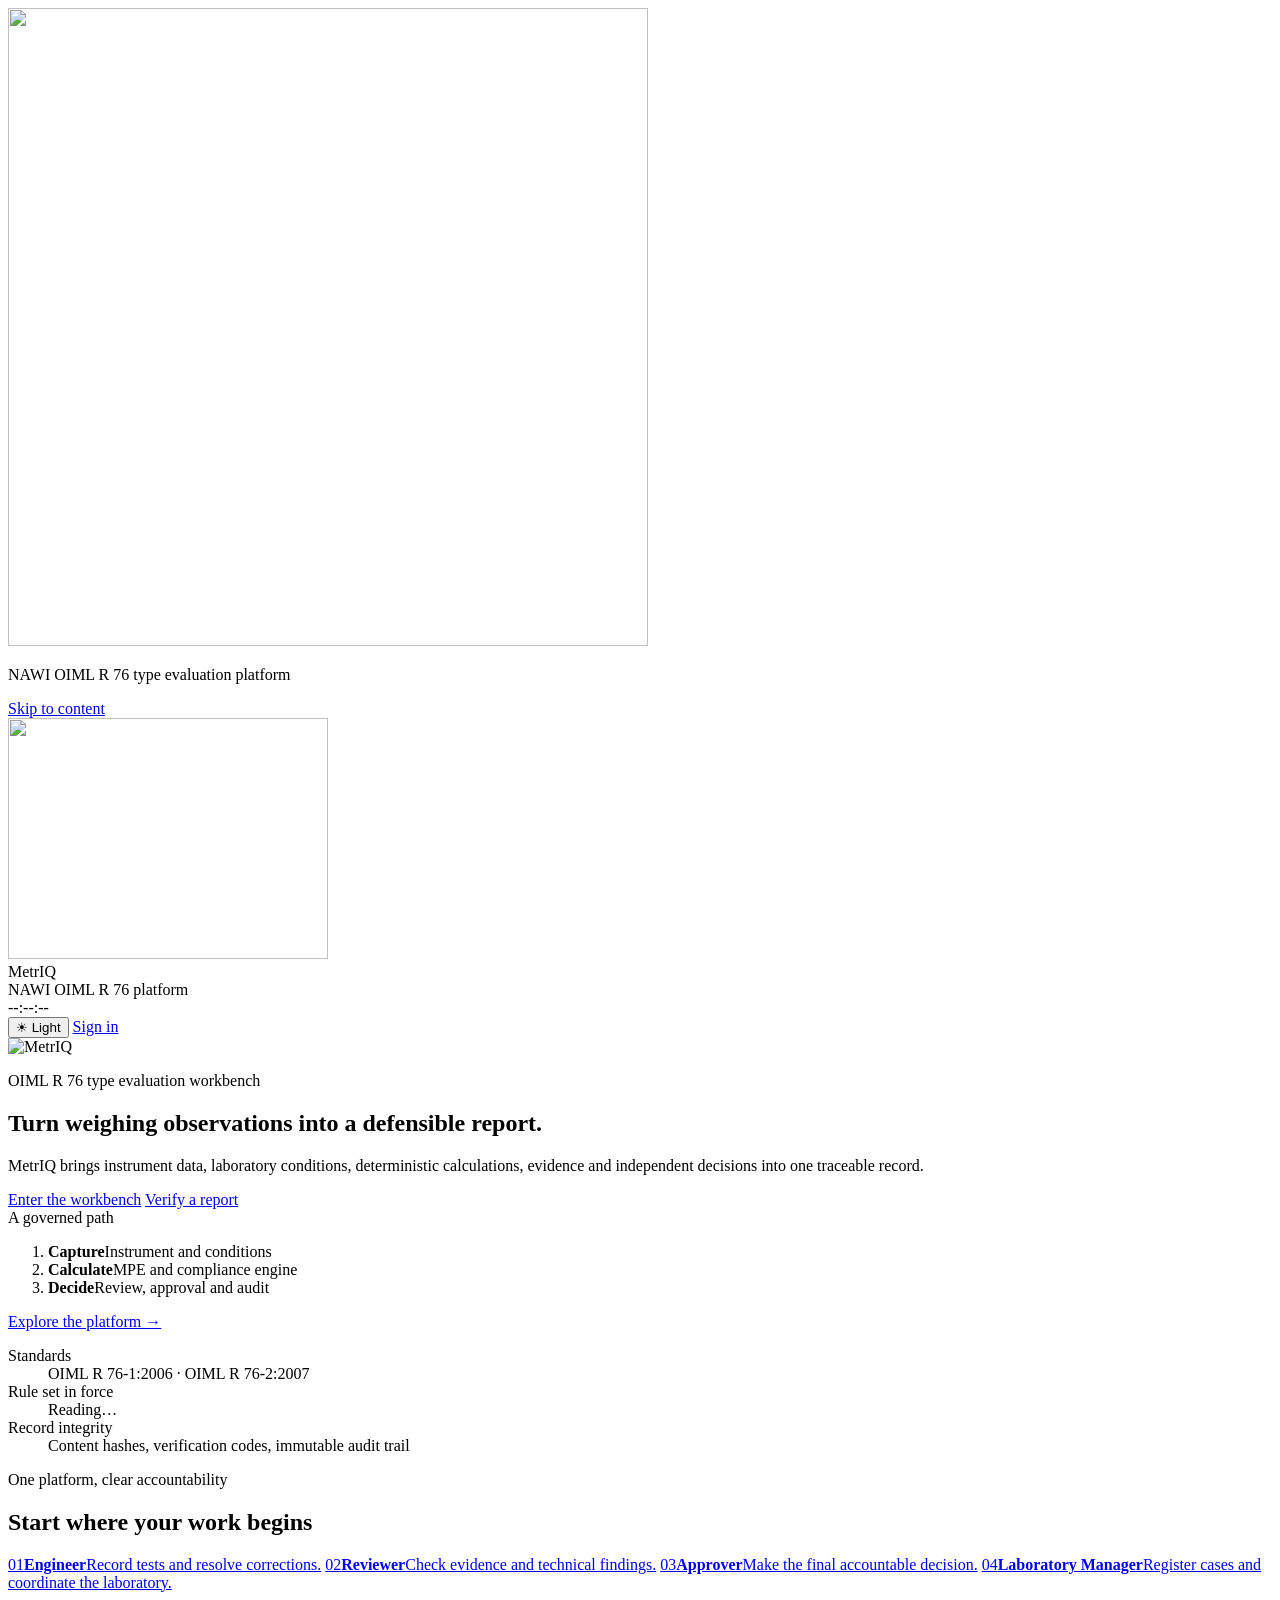
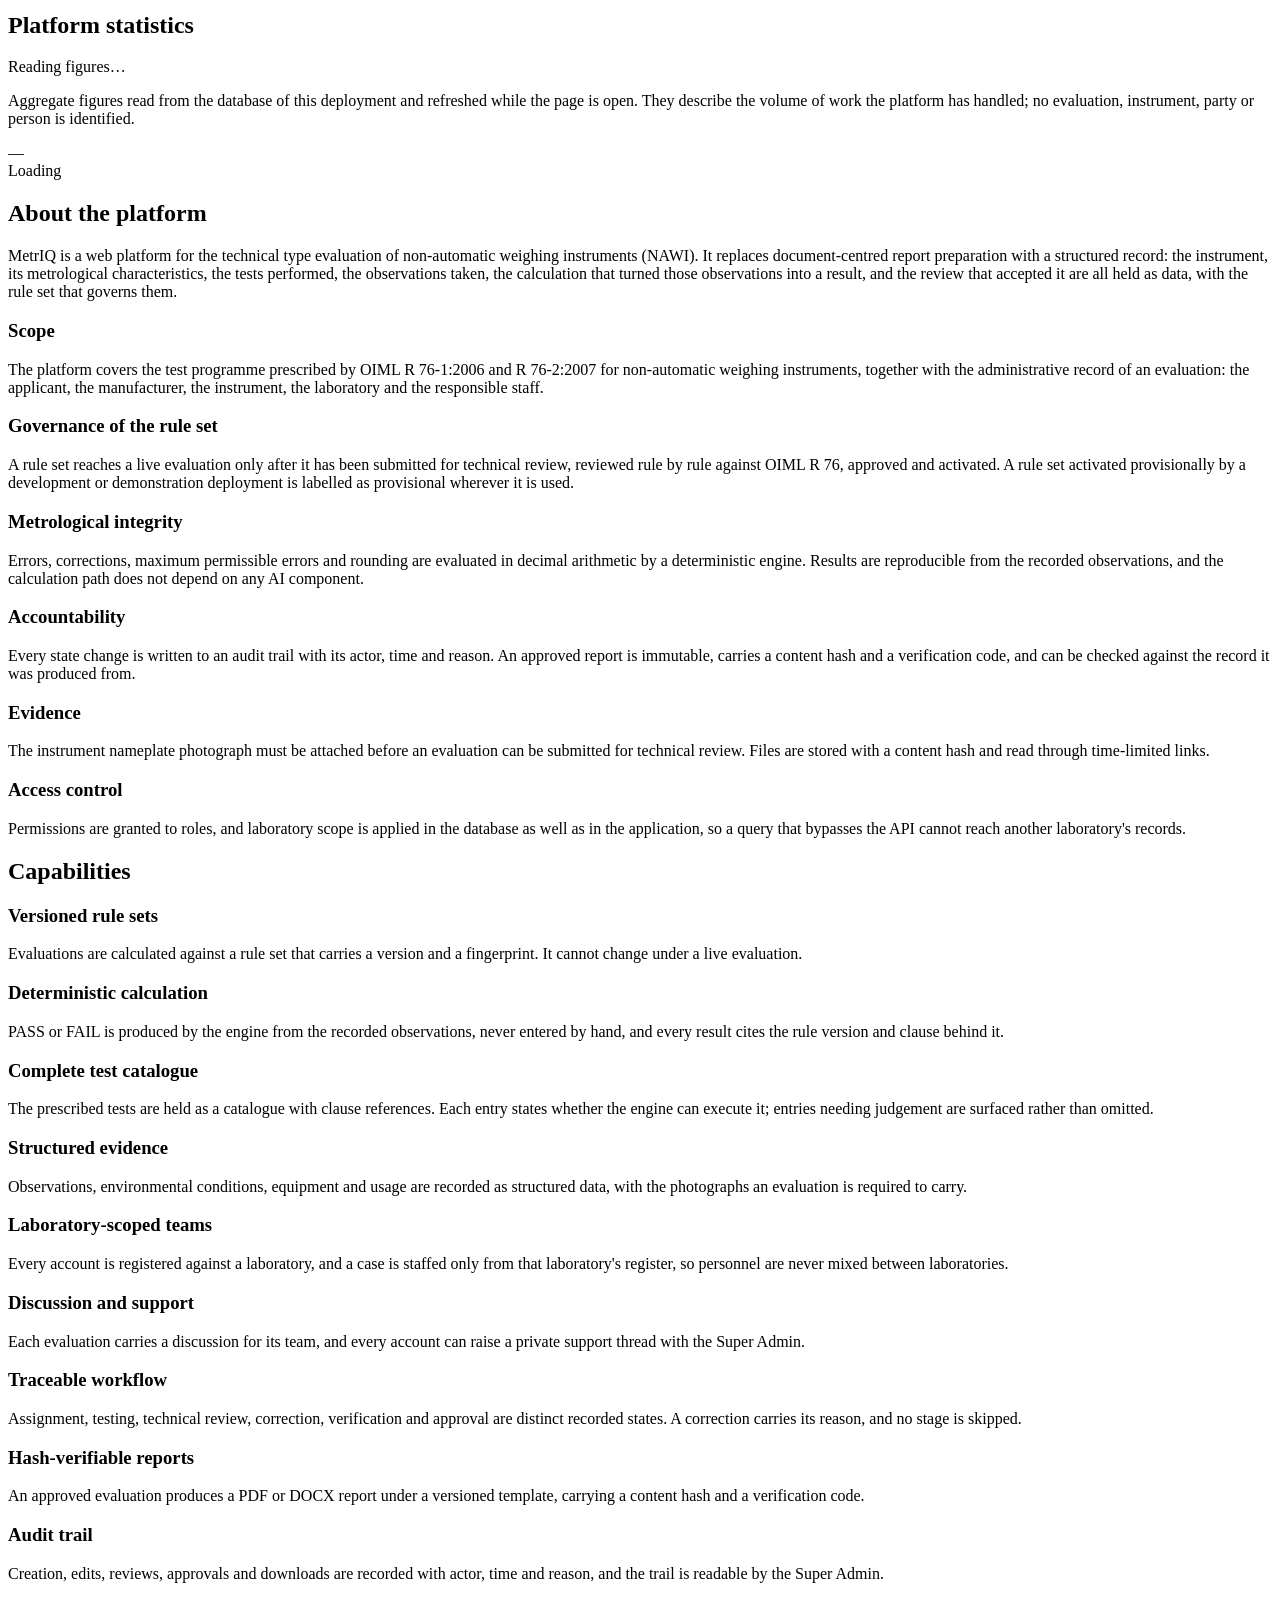
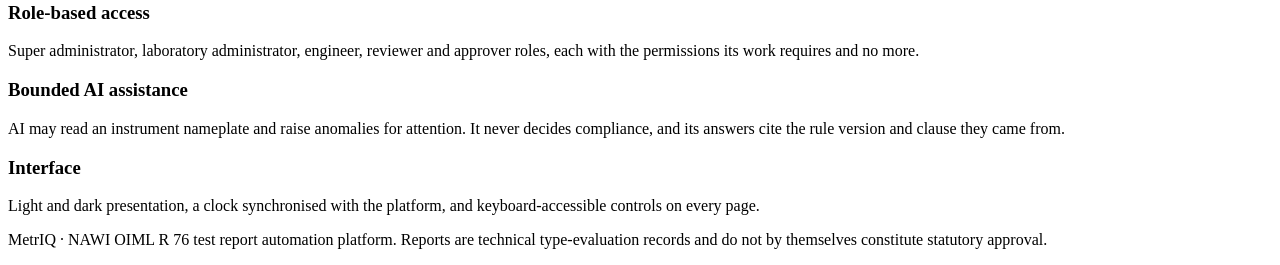
==== commit 25f2b625: "Enforce role boundaries, approval-gated reports and case messaging" ====
--- a/frontend/index.html
+++ b/frontend/index.html
@@ -92,7 +92,7 @@
         <a class="role-tile" href="/login.html"><span class="role-number">01</span><strong>Engineer</strong><span>Record tests and resolve corrections.</span></a>
         <a class="role-tile" href="/login.html"><span class="role-number">02</span><strong>Reviewer</strong><span>Check evidence and technical findings.</span></a>
         <a class="role-tile" href="/login.html"><span class="role-number">03</span><strong>Approver</strong><span>Make the final accountable decision.</span></a>
-        <a class="role-tile" href="/login.html"><span class="role-number">04</span><strong>Auditor</strong><span>Trace records, reports and history.</span></a>
+        <a class="role-tile" href="/login.html"><span class="role-number">04</span><strong>Laboratory Manager</strong><span>Register cases and coordinate the laboratory.</span></a>
       </div>
     </section>
 
@@ -150,9 +150,9 @@
         </article>
         <article class="panel">
           <h3>Evidence</h3>
-          <p>A nameplate photograph and a test-setup photograph must be attached before an
-            evaluation can be submitted for technical review. Files are stored with a
-            content hash and read through time-limited links.</p>
+          <p>The instrument nameplate photograph must be attached before an evaluation
+            can be submitted for technical review. Files are stored with a content hash
+            and read through time-limited links.</p>
         </article>
         <article class="panel">
           <h3>Access control</h3>
@@ -188,6 +188,17 @@
             structured data, with the photographs an evaluation is required to carry.</p>
         </article>
         <article class="feature">
+          <h3>Laboratory-scoped teams</h3>
+          <p>Every account is registered against a laboratory, and a case is staffed only
+            from that laboratory's register, so personnel are never mixed between
+            laboratories.</p>
+        </article>
+        <article class="feature">
+          <h3>Discussion and support</h3>
+          <p>Each evaluation carries a discussion for its team, and every account can raise
+            a private support thread with the Super Admin.</p>
+        </article>
+        <article class="feature">
           <h3>Traceable workflow</h3>
           <p>Assignment, testing, technical review, correction, verification and approval
             are distinct recorded states. A correction carries its reason, and no stage is
@@ -201,12 +212,12 @@
         <article class="feature">
           <h3>Audit trail</h3>
           <p>Creation, edits, reviews, approvals and downloads are recorded with actor,
-            time and reason, and the trail is readable by an auditor role.</p>
+            time and reason, and the trail is readable by the Super Admin.</p>
         </article>
         <article class="feature">
           <h3>Role-based access</h3>
-          <p>Super administrator, laboratory administrator, engineer, reviewer, approver and
-            auditor roles, each with the permissions its work requires and no more.</p>
+          <p>Super administrator, laboratory administrator, engineer, reviewer and
+            approver roles, each with the permissions its work requires and no more.</p>
         </article>
         <article class="feature">
           <h3>Bounded AI assistance</h3>
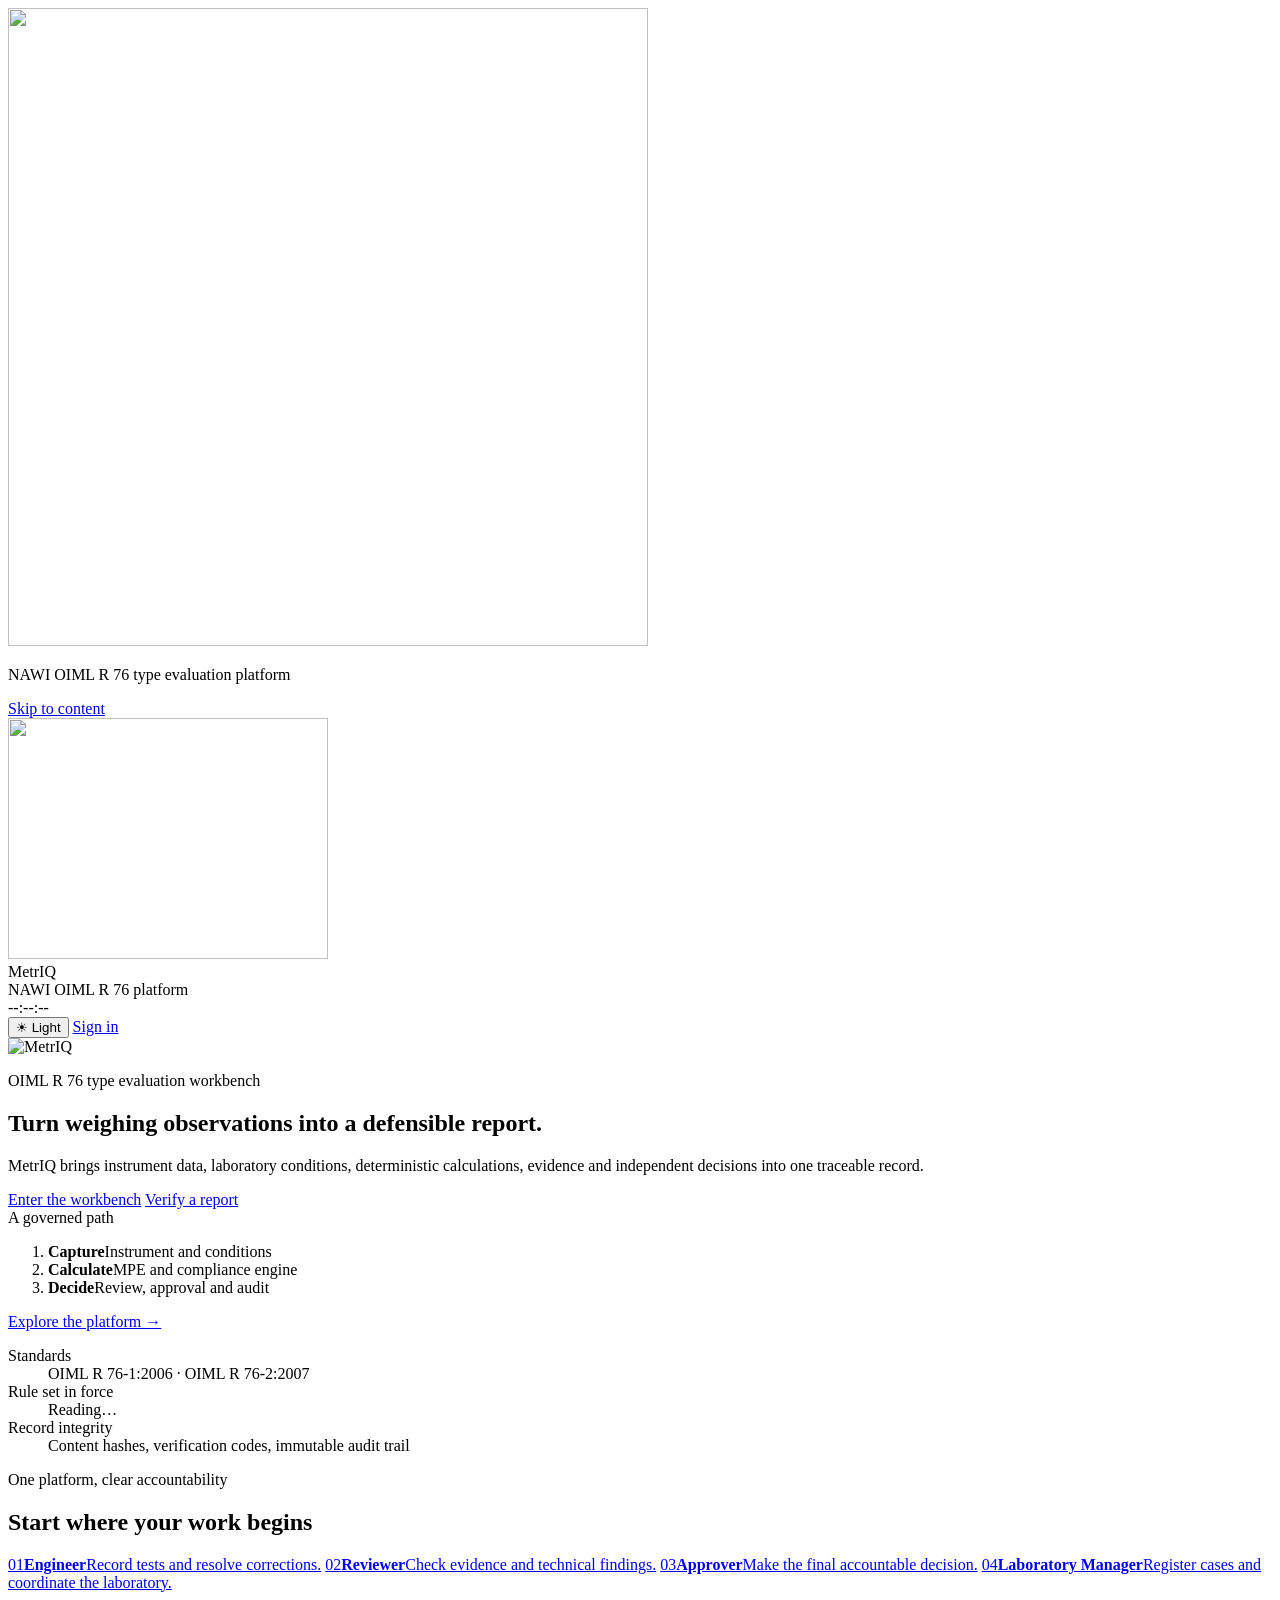
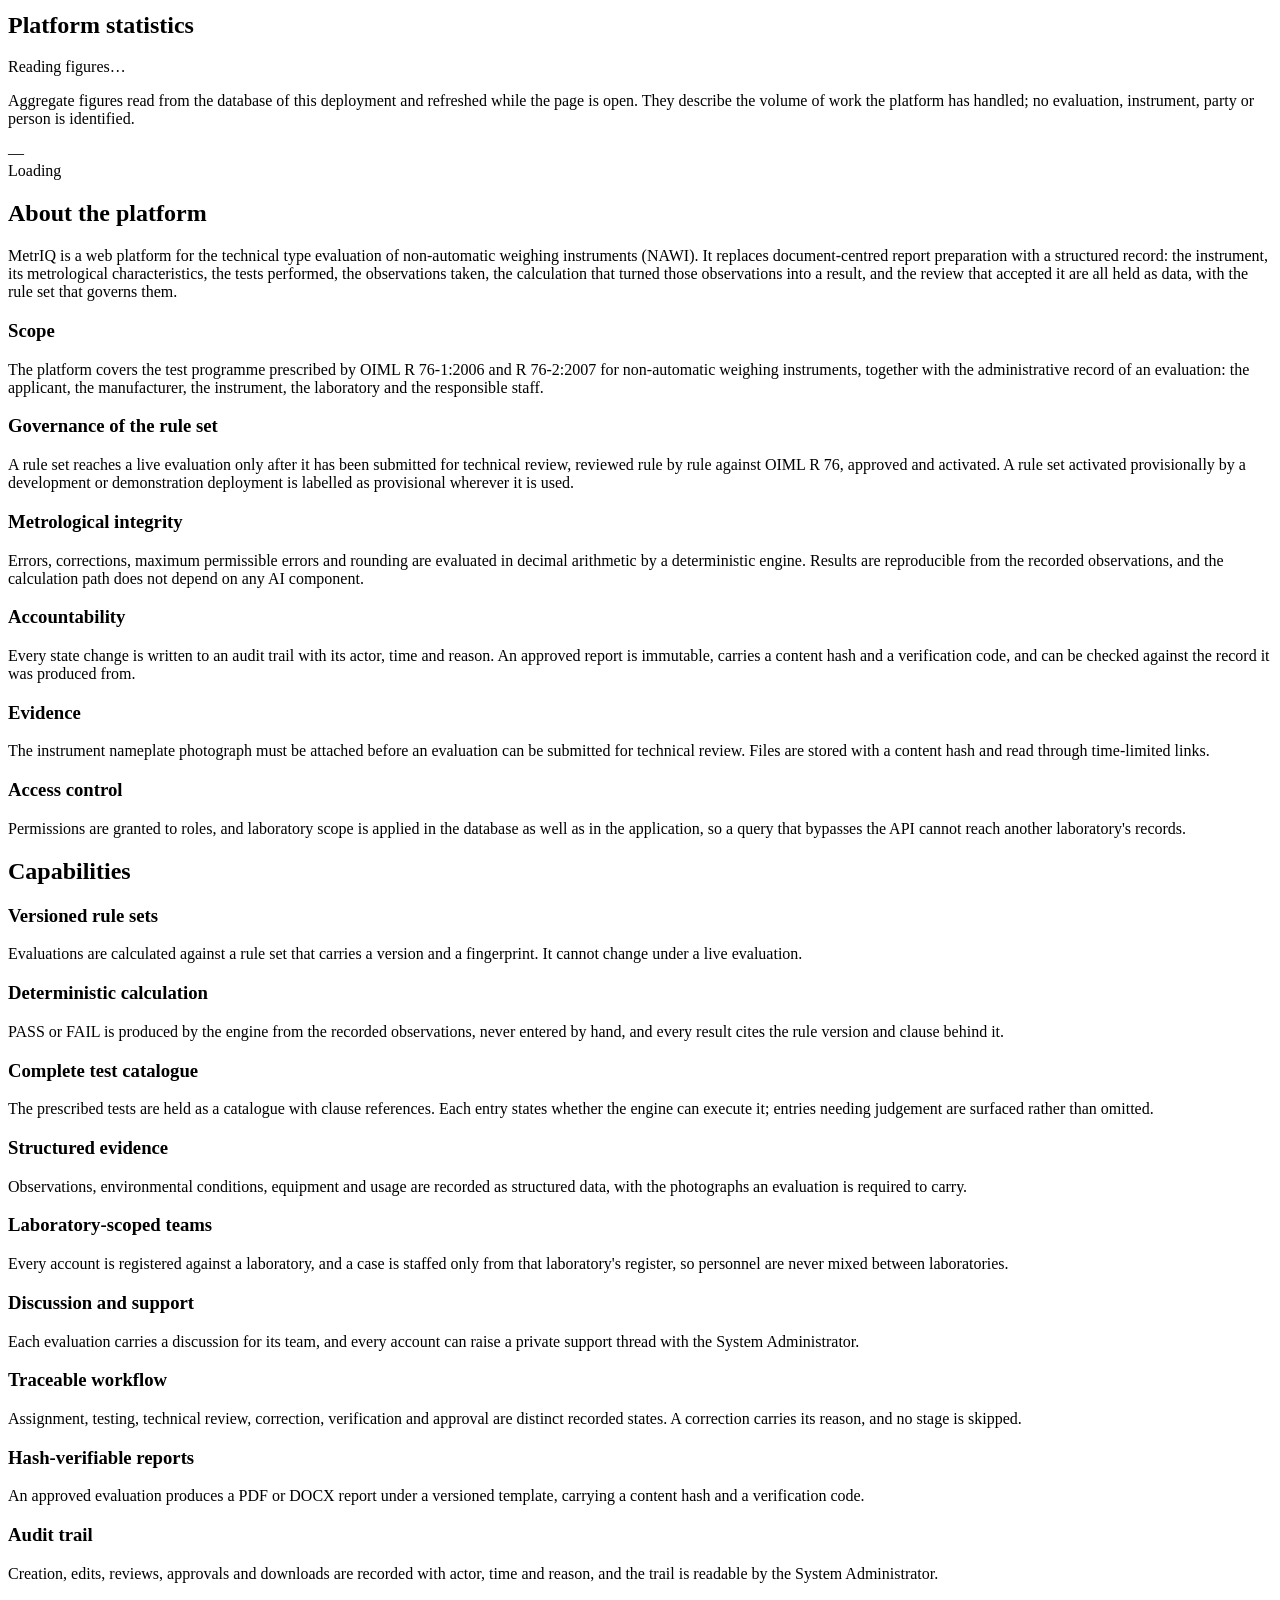
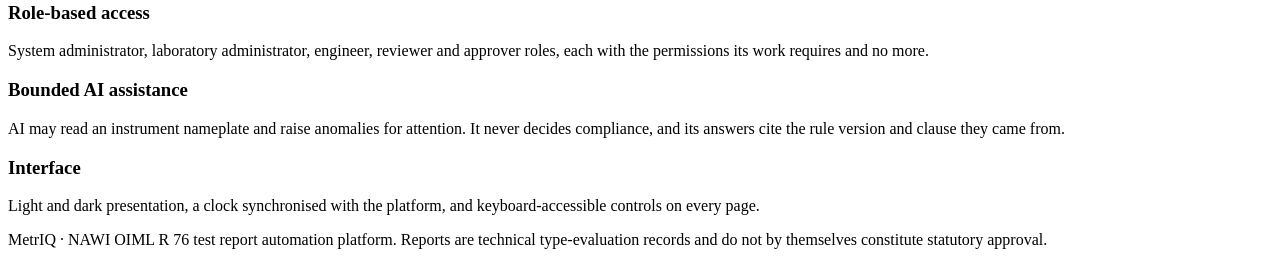
==== commit c18070e3: "Rename Super Admin display name" ====
--- a/frontend/index.html
+++ b/frontend/index.html
@@ -196,7 +196,7 @@
         <article class="feature">
           <h3>Discussion and support</h3>
           <p>Each evaluation carries a discussion for its team, and every account can raise
-            a private support thread with the Super Admin.</p>
+            a private support thread with the System Administrator.</p>
         </article>
         <article class="feature">
           <h3>Traceable workflow</h3>
@@ -212,11 +212,11 @@
         <article class="feature">
           <h3>Audit trail</h3>
           <p>Creation, edits, reviews, approvals and downloads are recorded with actor,
-            time and reason, and the trail is readable by the Super Admin.</p>
+            time and reason, and the trail is readable by the System Administrator.</p>
         </article>
         <article class="feature">
           <h3>Role-based access</h3>
-          <p>Super administrator, laboratory administrator, engineer, reviewer and
+          <p>System administrator, laboratory administrator, engineer, reviewer and
             approver roles, each with the permissions its work requires and no more.</p>
         </article>
         <article class="feature">
